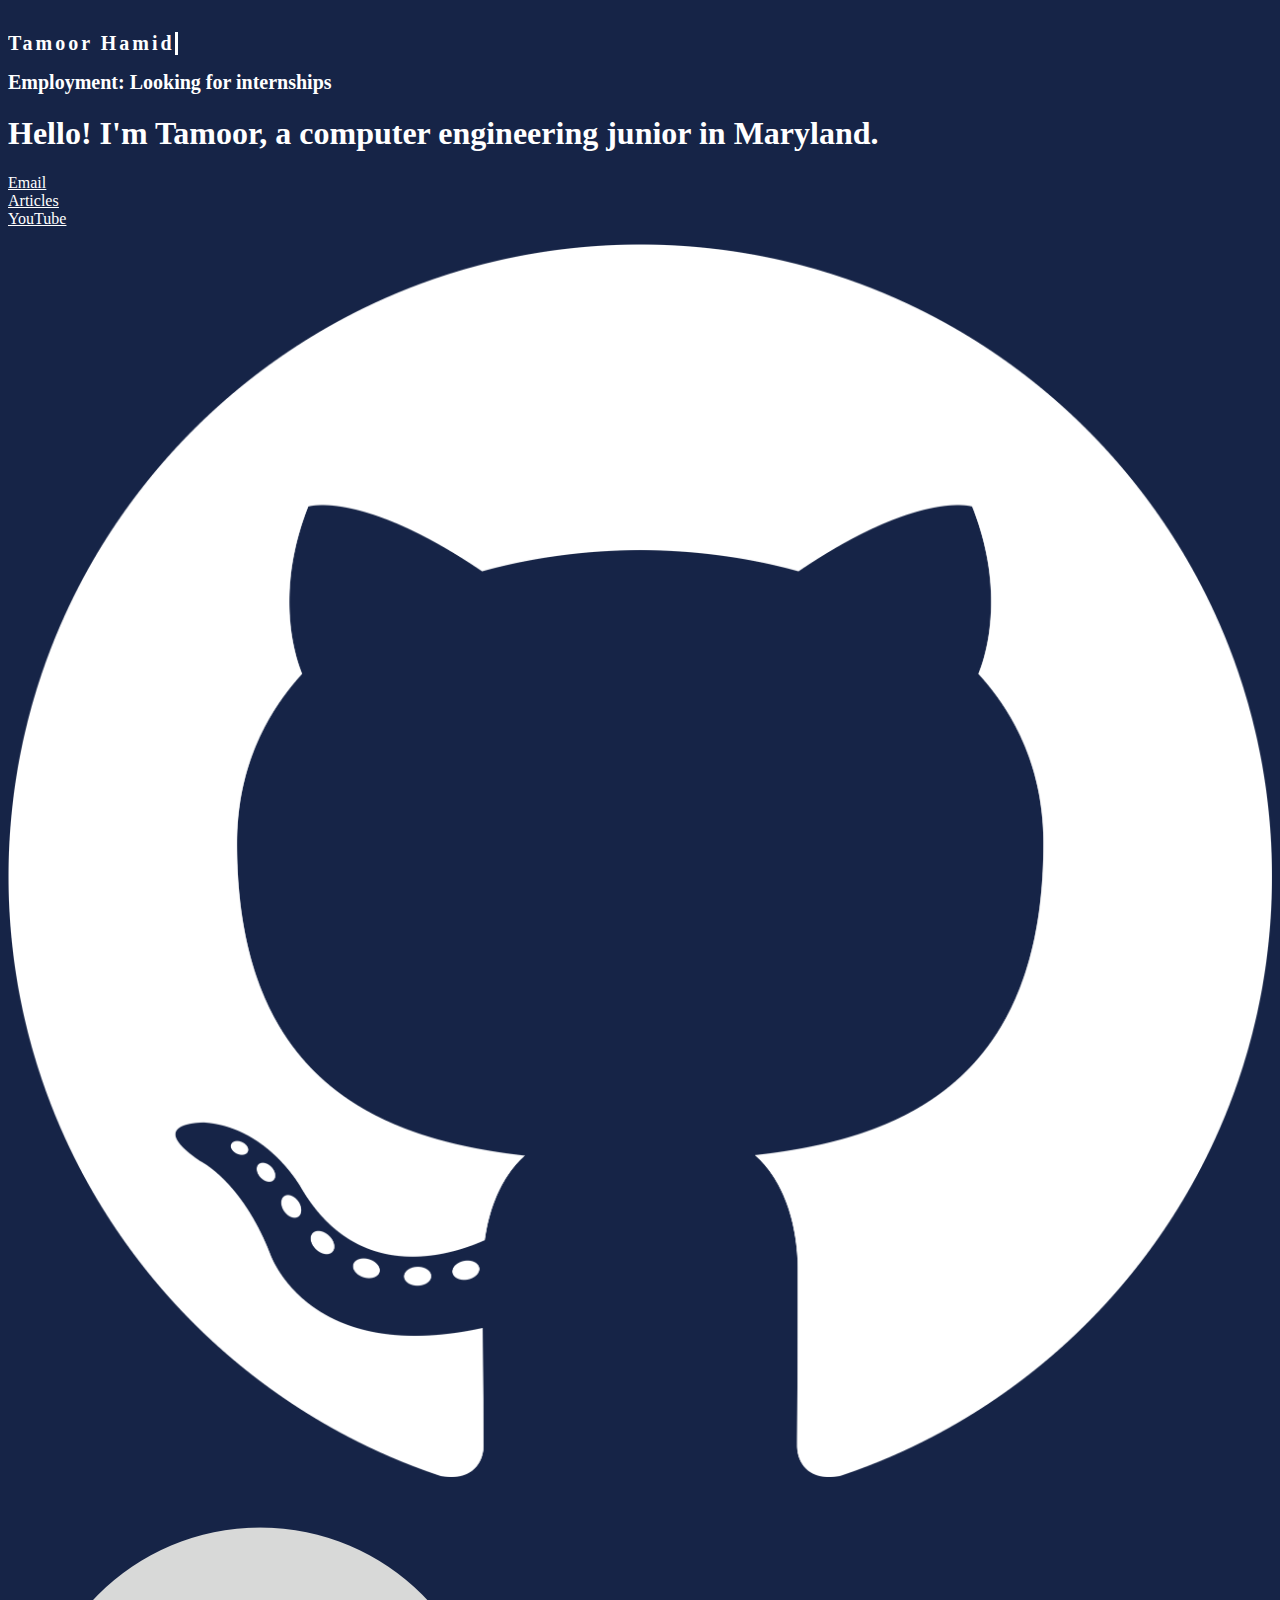
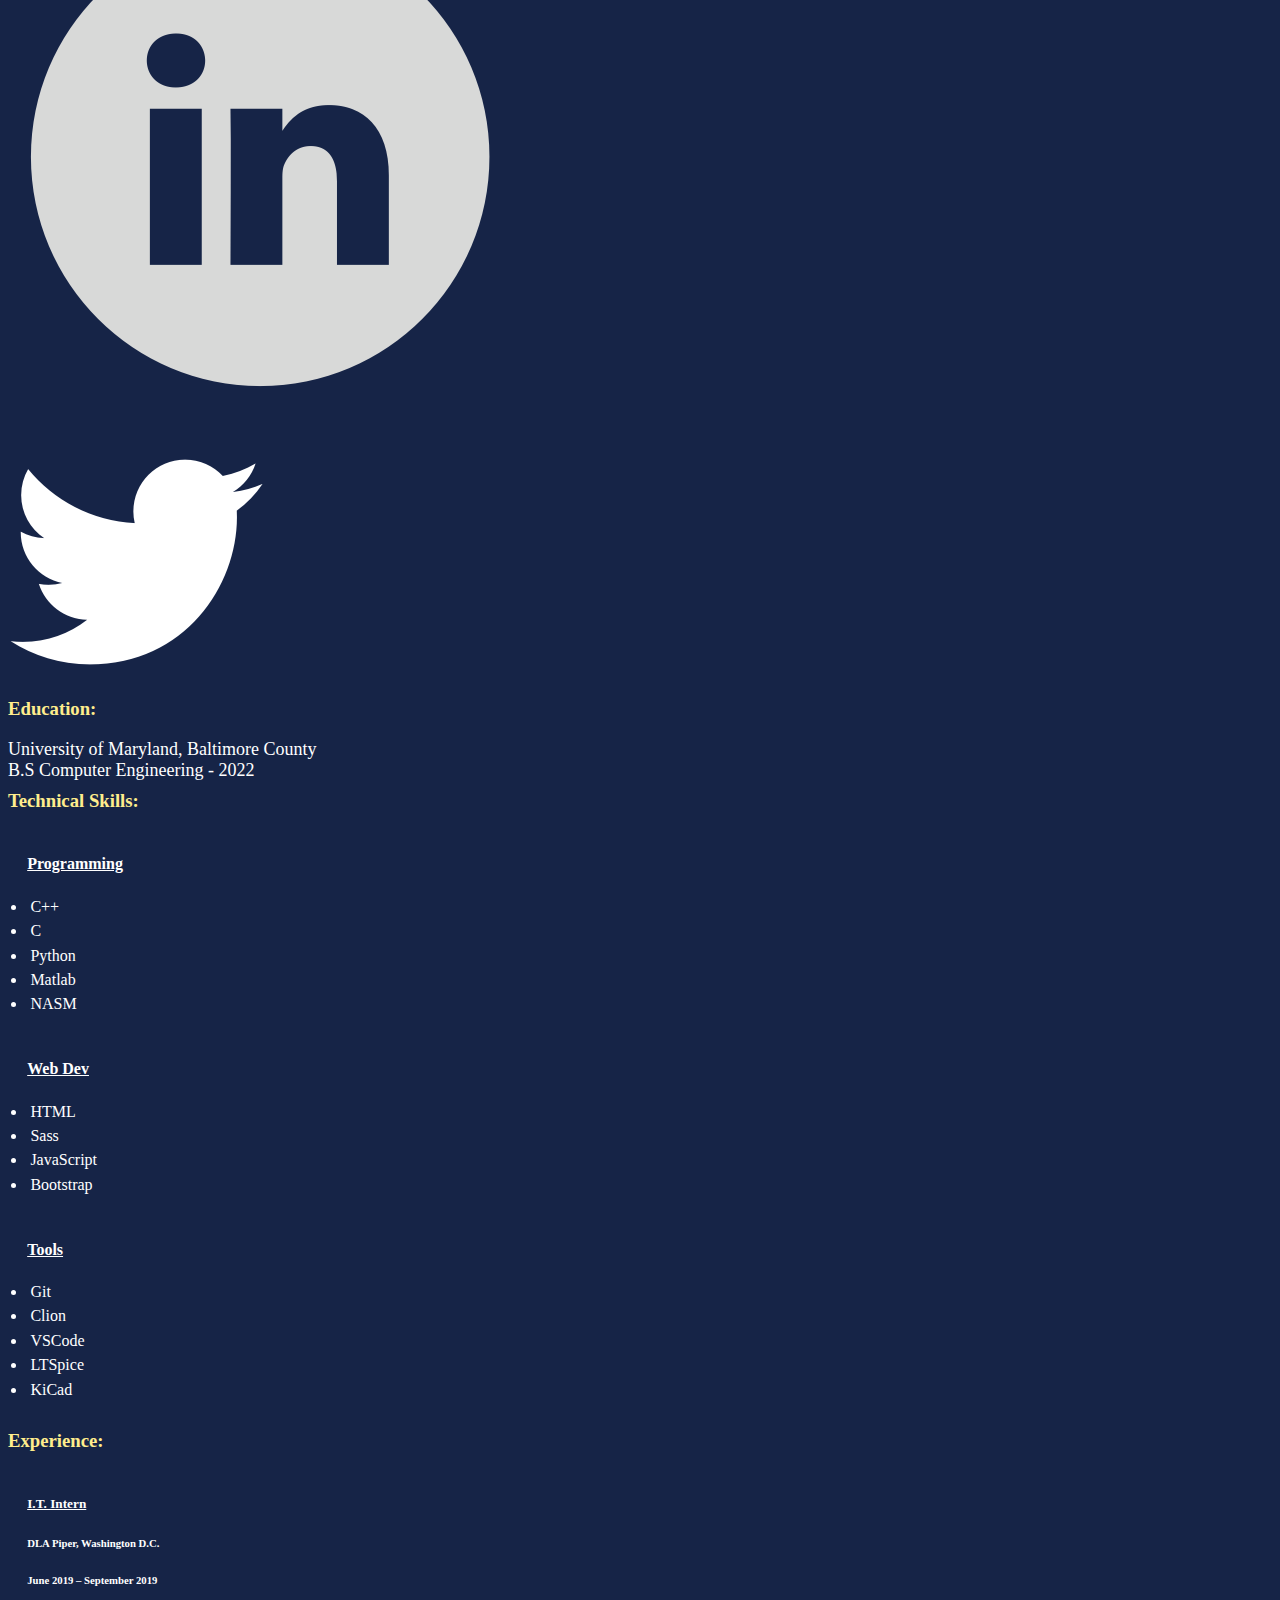
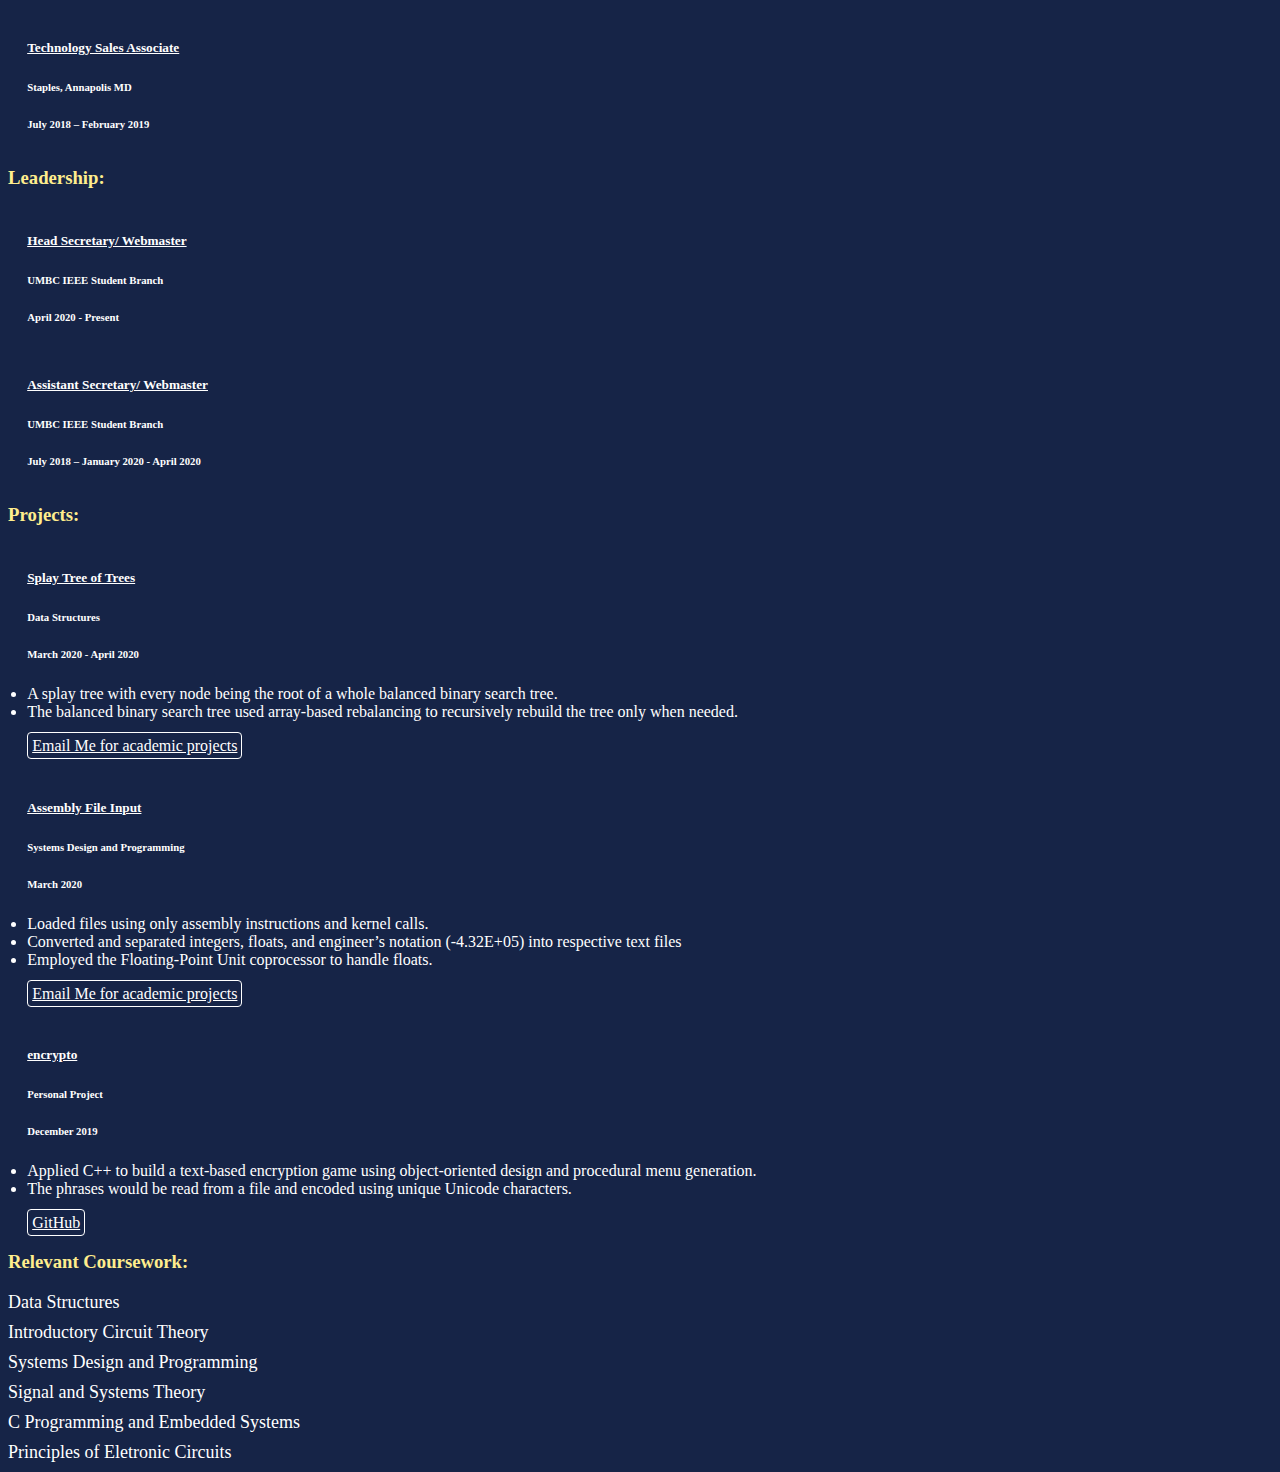
==== index.html @ 34800bdb "Underline" ====
<!doctype html>
<html lang="en">

<head>
    <!-- Required meta tags -->
    <meta charset="utf-8">
    <meta name="viewport" content="width=device-width, initial-scale=1, shrink-to-fit=no">

    <link rel="icon" href="data:image/svg+xml,<svg xmlns=%22http://www.w3.org/2000/svg%22 viewBox=%220 0 100 100%22><text y=%22.9em%22 font-size=%2290%22>🚀</text></svg>">

    <!-- Bootstrap CSS -->
    <link rel="stylesheet" href="https://stackpath.bootstrapcdn.com/bootstrap/4.5.0/css/bootstrap.min.css" integrity="sha384-9aIt2nRpC12Uk9gS9baDl411NQApFmC26EwAOH8WgZl5MYYxFfc+NcPb1dKGj7Sk" crossorigin="anonymous">
    <link rel="stylesheet" href="index.css">

    <title>Tamoor Hamid</title>
</head>

<body>
    <div class="container top-bar">
        <div class="row justify-content-between top-row">

            <div class="col-sm-6 col-md-6 col-lg-4">
                <div class="top-wrap">
                    <h1 class="My-Name top-text">Tamoor Hamid</h1>
                </div>
            </div>

            <div class="col-sm-6 col-md-6 col-lg-4">
                <div class="top-wrap">
                    <h1 class="top-text">Employment: <span class="badge badge-success">Looking for internships</span></h1>
                </div>
            </div>

        </div>
    </div>

    <div class="container">
        <h1>Hello! I'm Tamoor, a computer engineering junior in Maryland.</h1>
    </div>

    <div class="container textNav">
        <div class="row justify-content-center">

            <div class="col-lg-1 col-md-2 col-3 textLink">
                <div class="container-flex">
                    <a href="mailto:tamoorh1@umbc.edu" class="contact"><u>Email</u></a>
                </div>
            </div>

            <div class="col-lg-1 col-md-2 col-3 textLink">
                <div class="container-flex">
                    <a href="#" class="contact"><u>Articles</u></a>
                </div>
            </div>

            <div class="col-lg-1 col-md-2 col-3 textLink">
                <div class="container-flex">
                    <a href="#" class="contact"><u>YouTube</u></a>
                </div>
            </div>

        </div>
    </div>

    <div class="container">
        <div class="row justify-content-center">

            <div class="col-lg-1 col-md-2 col-3">
                <div class="container">
                    <a href="https://github.com/tamoor622498" target="_blank" class="contact img-responsive"><img src="github.png" alt="GitHub Logo"></a>
                </div>
            </div>

            <div class="col-lg-1 col-md-2 col-3">
                <div class="container">
                    <a href="https://www.linkedin.com/in/tamoor-hamid/" target="_blank" class="contact img-responsive"><img src="linkedin.webp" alt="linkedin Logo"></a>
                </div>
            </div>

            <div class="col-lg-1 col-md-2 col-3">
                <div class="container">
                    <a href="https://twitter.com/tamoorh1" target="_blank" class="contact img-responsive"><img src="twitter.png" alt="Twitter Logo"></a>
                </div>
            </div>

        </div>
    </div>

    <div class="container">
        <h3 class="secTitle">Education:</h3>
        <div class="col-sm-10 col-md-6 col-lg-6">
            <div class="education rounded">
                <p>University of Maryland, Baltimore County <br> B.S Computer Engineering - 2022</p>
            </div>
        </div>
    </div>

    <div class="container">
        <h3 class="secTitle">Technical Skills:</h3>
        <div class="row justify-content-between">

            <div class="col-lg-3 col-md-6">
                <div class="card">
                    <div class="card-body">
                        <h4><u>Programming</u></h4>
                        <ul class="list-group">
                            <li class="list-group-item">C++</li>
                            <li class="list-group-item">C</li>
                            <li class="list-group-item">Python</li>
                            <li class="list-group-item">Matlab</li>
                            <li class="list-group-item">NASM</li>
                        </ul>
                    </div>
                </div>
            </div>

            <div class="col-lg-3 col-md-6">
                <div class="card">
                    <div class="card-body">
                        <h4><u>Web Dev</u></h4>
                        <ul class="list-group">
                            <li class="list-group-item">HTML</li>
                            <li class="list-group-item">Sass</li>
                            <li class="list-group-item">JavaScript</li>
                            <li class="list-group-item">Bootstrap</li>
                        </ul>
                    </div>
                </div>
            </div>

            <div class="col-lg-3 col-md-6">
                <div class="card">
                    <div class="card-body">
                        <h4><u>Tools</u></h4>
                        <ul class="list-group">
                            <li class="list-group-item">Git</li>
                            <li class="list-group-item">Clion</li>
                            <li class="list-group-item">VSCode</li>
                            <li class="list-group-item">LTSpice</li>
                            <li class="list-group-item">KiCad</li>
                        </ul>
                    </div>
                </div>
            </div>

        </div>
    </div>

    <div class="container">
        <h3 class="secTitle">Experience:</h3>
        <div class="row justify-content-between">

            <div class="col-lg-4 col-md-6">
                <div class="card">
                    <div class="card-body">
                        <h5 class="card-title"><u>I.T. Intern</u></h5>
                        <h6 class="card-subtitle mb-2 text-muted">DLA Piper, Washington D.C.</h6>
                        <h6 class="card-subtitle mb-2 text-muted">June 2019 – September 2019</h6>
                    </div>
                </div>
            </div>

            <div class="col-lg-4 col-md-6">
                <div class="card">
                    <div class="card-body">
                        <h5 class="card-title"><u>Technology Sales Associate</u></h5>
                        <h6 class="card-subtitle mb-2 text-muted">Staples, Annapolis MD</h6>
                        <h6 class="card-subtitle mb-2 text-muted">July 2018 – February 2019</h6>
                    </div>
                </div>
            </div>

        </div>
    </div>

    <div class="container">
        <h3 class="secTitle">Leadership:</h3>
        <div class="row justify-content-between">

            <div class="col-lg-4 col-md-6">
                <div class="card">
                    <div class="card-body">
                        <h5 class="card-title"><u>Head Secretary/ Webmaster</u></h5>
                        <h6 class="card-subtitle mb-2 text-muted">UMBC IEEE Student Branch</h6>
                        <h6 class="card-subtitle mb-2 text-muted">April 2020 - Present</h6>
                    </div>
                </div>
            </div>

            <div class="col-lg-4 col-md-6">
                <div class="card">
                    <div class="card-body">
                        <h5 class="card-title"><u>Assistant Secretary/ Webmaster</u></h5>
                        <h6 class="card-subtitle mb-2 text-muted">UMBC IEEE Student Branch</h6>
                        <h6 class="card-subtitle mb-2 text-muted">July 2018 – January 2020 - April 2020</h6>
                    </div>
                </div>
            </div>

        </div>
    </div>

    <div class="container">
        <h3 class="secTitle">Projects:</h3>
        <div class="row justify-content-between">

            <div class="col-lg-4 col-md-6 project">
                <div class="card">
                    <div class="card-body">
                        <h5 class="card-title"><u>Splay Tree of Trees</u></h5>
                        <h6 class="card-subtitle mb-2 text-muted">Data Structures</h6>
                        <h6 class="card-subtitle mb-2 text-muted">March 2020 - April 2020</h6>
                        <p class="card-text">
                            <div class="container">
                                <ul>
                                    <li>A splay tree with every node being the root of a whole balanced binary search tree.</li>
                                    <li>The balanced binary search tree used array-based rebalancing to recursively rebuild the tree only when needed.</li>
                                </ul>
                            </div>
                        </p>
                        <a href="mailto:tamoorh1@umbc.edu" class="card-link text-muted emailMe">Email Me for academic projects</a>
                    </div>
                </div>
            </div>

            <div class="col-lg-4 col-md-6 project">
                <div class="card">
                    <div class="card-body">
                        <h5 class="card-title"><u>Assembly File Input</u></h5>
                        <h6 class="card-subtitle mb-2 text-muted">Systems Design and Programming</h6>
                        <h6 class="card-subtitle mb-2 text-muted">March 2020</h6>
                        <p class="card-text">
                            <div class="container">
                                <ul>
                                    <li>Loaded files using only assembly instructions and kernel calls.</li>
                                    <li>Converted and separated integers, floats, and engineer’s notation (-4.32E+05) into respective text files</li>
                                    <li>Employed the Floating-Point Unit coprocessor to handle floats.</li>
                                </ul>
                            </div>
                        </p>
                        <a href="mailto:tamoorh1@umbc.edu" class="card-link text-muted emailMe">Email Me for academic projects</a>
                    </div>
                </div>
            </div>

            <div class="col-lg-4 col-md-6 project">
                <div class="card">
                    <div class="card-body">
                        <h5 class="card-title"><u>encrypto</u></h5>
                        <h6 class="card-subtitle mb-2 text-muted">Personal Project</h6>
                        <h6 class="card-subtitle mb-2 text-muted">December 2019</h6>
                        <p class="card-text">
                            <div class="container">
                                <ul>
                                    <li>Applied C++ to build a text-based encryption game using object-oriented design and procedural menu generation.</li>
                                    <li>The phrases would be read from a file and encoded using unique Unicode characters.</li>
                                </ul>
                            </div>
                        </p>
                        <a href="https://github.com/tamoor622498/encrypto" target="_blank" class="card-link">GitHub</a>
                    </div>
                </div>
            </div>

        </div>
    </div>

    <div class="container">
        <h3 class="secTitle">Relevant Coursework:</h3>
        <div class="row justify-content-between">

            <div class="col-lg-4 col-md-4 col-sm-6">
                <div class="container">
                    <p>Data Structures</p>
                </div>
            </div>

            <div class="col-lg-4 col-md-4 col-sm-6">
                <div class="container">
                    <p>Introductory Circuit Theory</p>
                </div>
            </div>

            <div class="col-lg-4 col-md-4 col-sm-6">
                <div class="container">
                    <p>Systems Design and Programming</p>
                </div>
            </div>

            <div class="col-lg-4 col-md-4 col-sm-6">
                <div class="container">
                    <p>Signal and Systems Theory</p>
                </div>
            </div>

            <div class="col-lg-4 col-md-4 col-sm-6">
                <div class="container">
                    <p>C Programming and Embedded Systems</p>
                </div>
            </div>

            <div class="col-lg-4 col-md-4 col-sm-6">
                <div class="container">
                    <p>Principles of Eletronic Circuits</p>
                </div>
            </div>

        </div>
    </div>


    <!-- Optional JavaScript -->
    <!-- jQuery first, then Popper.js, then Bootstrap JS -->
    <script src="https://code.jquery.com/jquery-3.5.1.slim.min.js" integrity="sha384-DfXdz2htPH0lsSSs5nCTpuj/zy4C+OGpamoFVy38MVBnE+IbbVYUew+OrCXaRkfj" crossorigin="anonymous"></script>
    <script src="https://cdn.jsdelivr.net/npm/popper.js@1.16.0/dist/umd/popper.min.js" integrity="sha384-Q6E9RHvbIyZFJoft+2mJbHaEWldlvI9IOYy5n3zV9zzTtmI3UksdQRVvoxMfooAo" crossorigin="anonymous"></script>
    <script src="https://stackpath.bootstrapcdn.com/bootstrap/4.5.0/js/bootstrap.min.js" integrity="sha384-OgVRvuATP1z7JjHLkuOU7Xw704+h835Lr+6QL9UvYjZE3Ipu6Tp75j7Bh/kR0JKI" crossorigin="anonymous"></script>
</body>

</html>
---- index.css ----
body {
    background-color: #162447;
    color: white;
}

.container {
    border: none;
    background-color: transparent;
}

.top-text {
    font-size: 1.25em;
    padding: 0;
}

.top-row {
    margin-top: 2em;
}

.card,
.list-group-item {
    background-color: transparent;
    padding: .2em;
    border: none;
}

.card-body {
    margin: 0;
    padding: 0 1em;
}

.top-wrap {
    margin: 1em 0;
    background-color: transparent;
    border: none;
    width: max-content;
}

.contact {
    margin: 1em 0 0;
    padding: 0;
    color: white;
}

.textNav {
    width: 95vw;
}

@media screen and (max-width: 350px) {
    .textLink {
        font-size: .7em;
    }
}

@media screen and (max-width: 300px) {
    .emailMe {
        font-size: .9em;
    }
}

a,
a:hover {
    color: white;
}

img {
    max-width: 100%;
    margin: 1em 0 0;
}

.secTitle {
    margin-top: .5em;
    color: rgb(255, 237, 141);
}

.education {
    background-color: transparent;
}

p {
    margin: .5em 0;
    font-size: large;
}

.t {
    background-color: transparent;
}

ul {
    padding: 0;
}

.project {
    margin: 1em 0;
}

.card-link {
    padding: .25em;
    border: 1px solid white;
    border-radius: .25em;
}

.My-Name {
    overflow: hidden;
    /* Ensures the content is not revealed until the animation */
    border-right: 0.15em solid white;
    /* The typwriter cursor */
    white-space: nowrap;
    /* Keeps the content on a single line */
    margin: 0 auto;
    /* Gives that scrolling effect as the typing happens */
    letter-spacing: 0.15em;
    /* Adjust as needed */
    animation: typing 1.5s steps(40, end), blink-caret 0.75s step-end infinite;
}


/* The typing effect */

@keyframes typing {
    from {
        width: 0;
    }
    to {
        width: 100%;
    }
}


/* The typewriter cursor effect */

@keyframes blink-caret {
    from,
    to {
        border-color: transparent;
    }
    50% {
        border-color: white;
    }
}
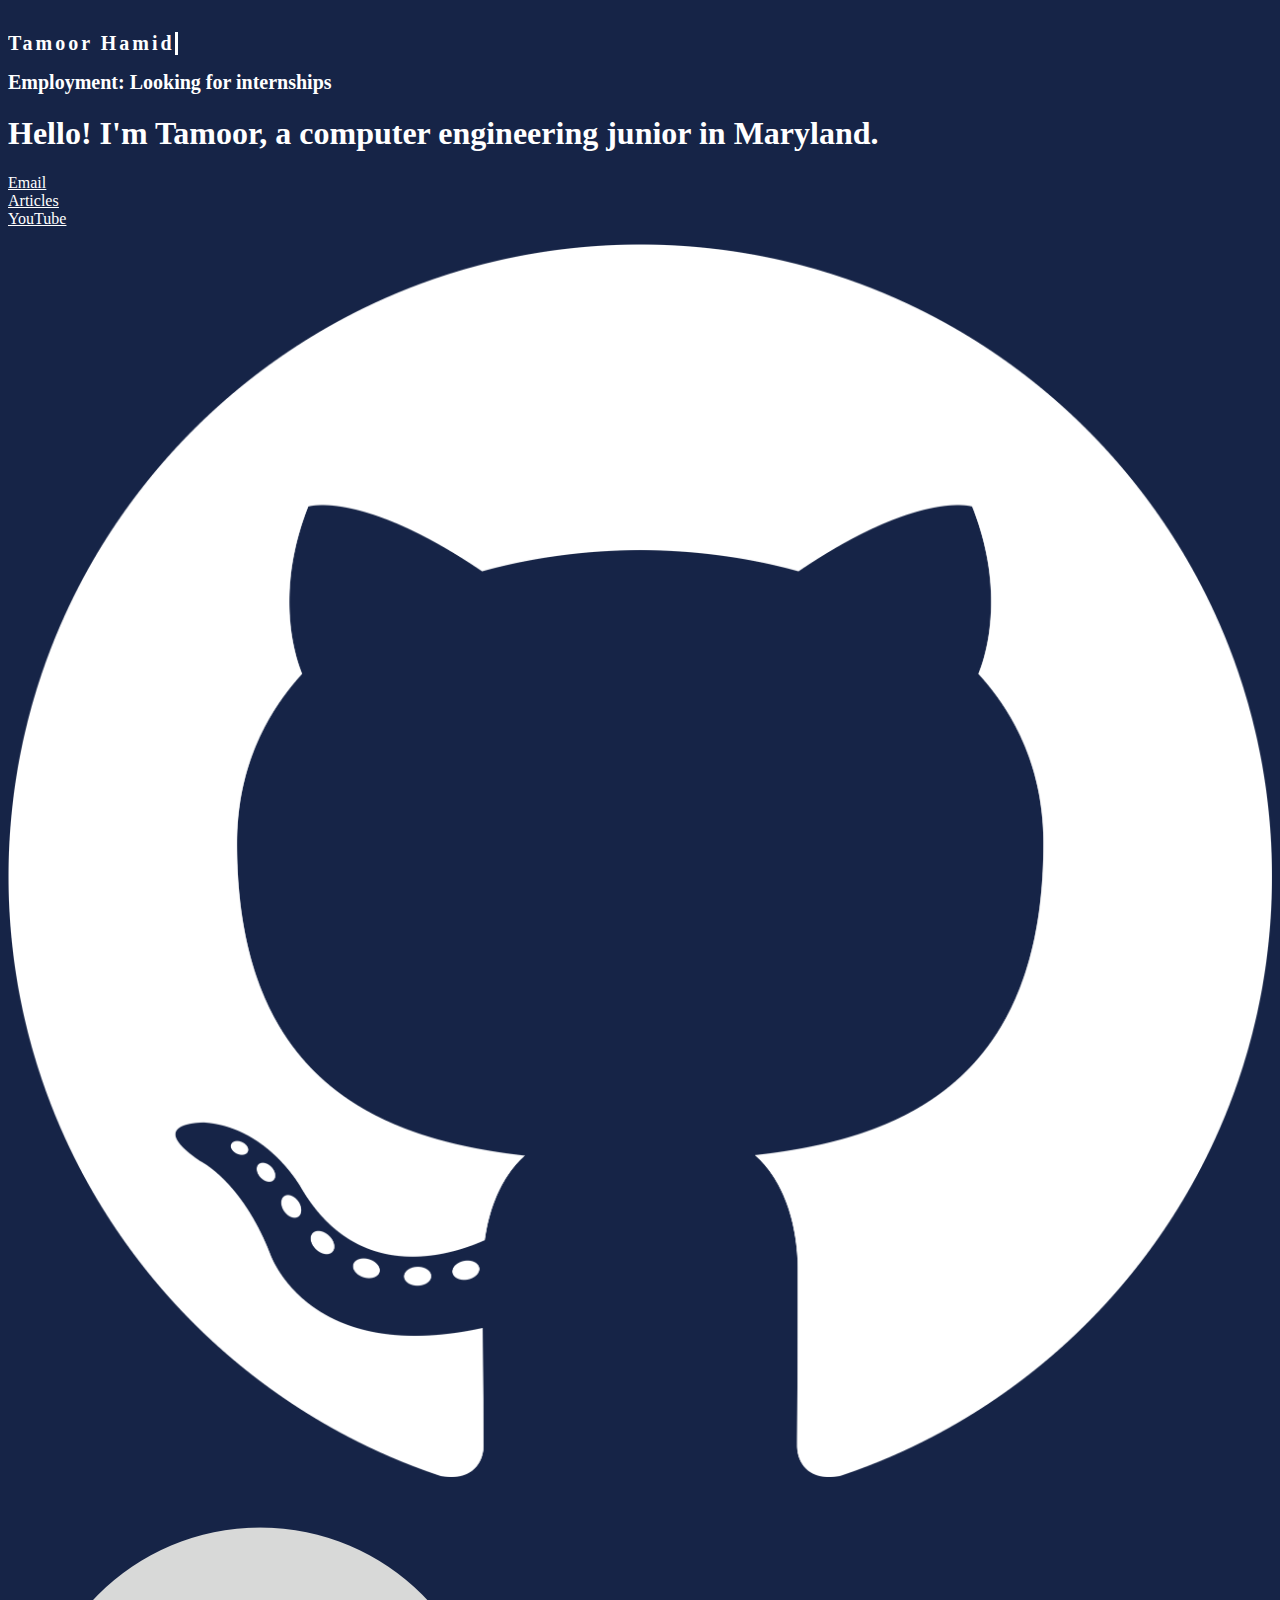
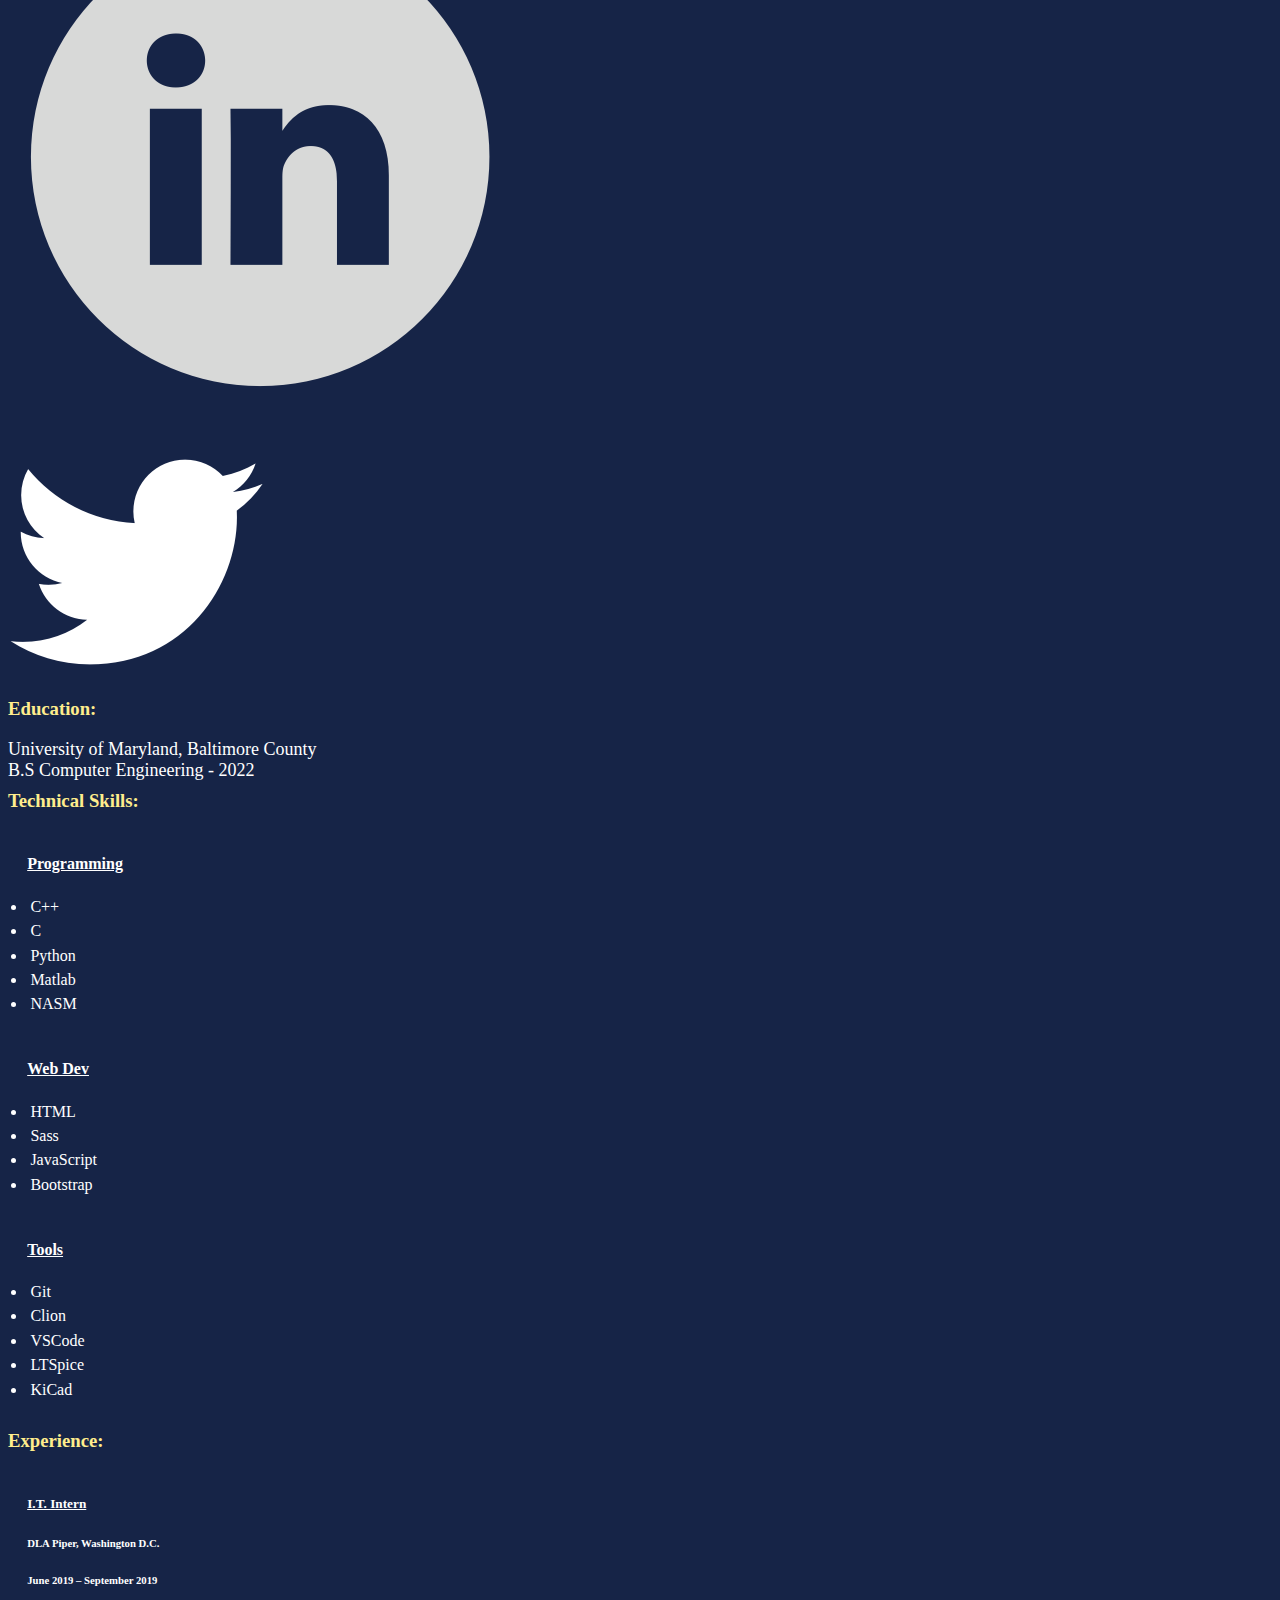
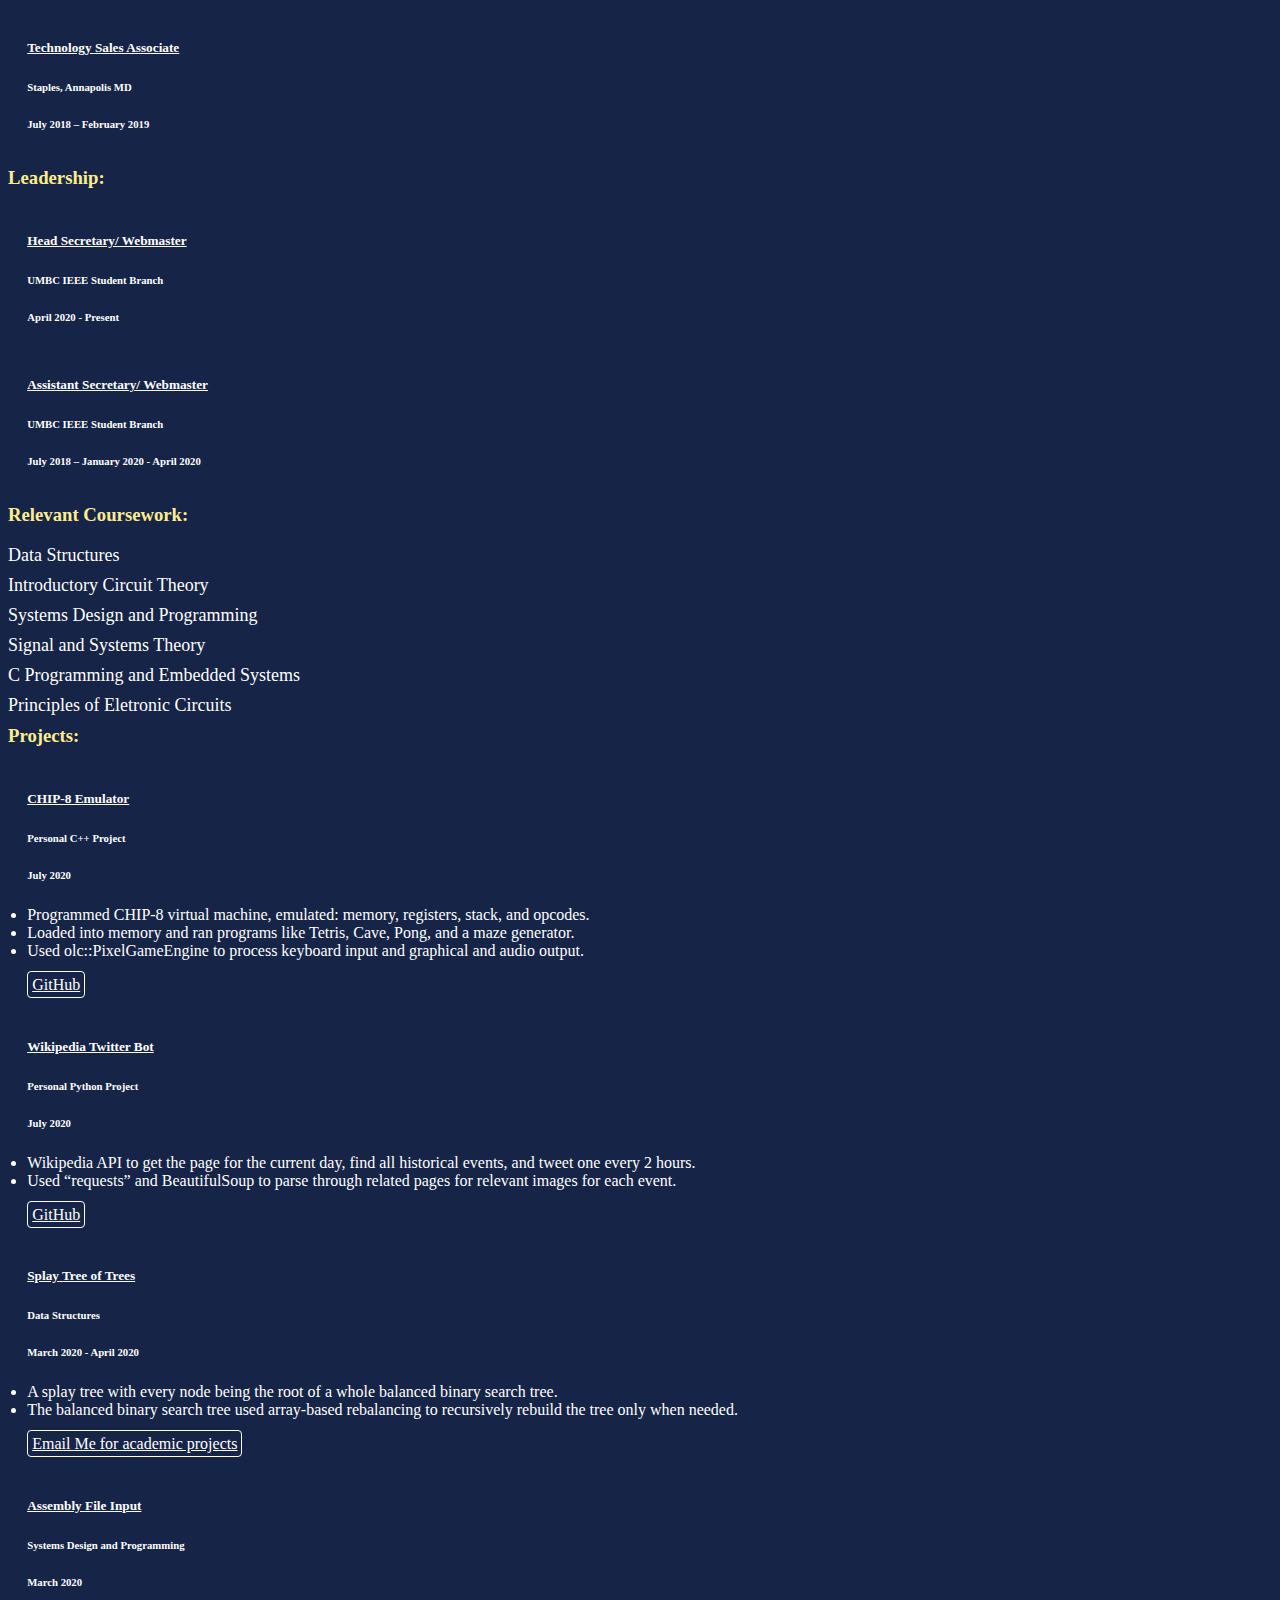
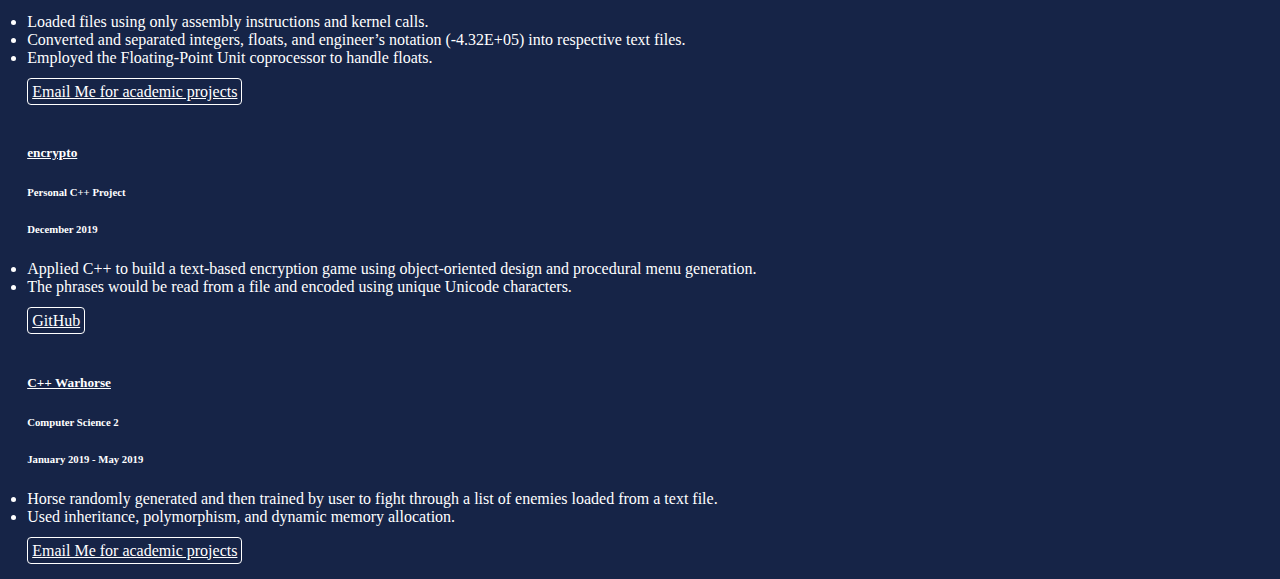
==== commit 5fd739d5: "Added more projects" ====
--- a/index.html
+++ b/index.html
@@ -43,19 +43,19 @@
 
             <div class="col-lg-1 col-md-2 col-3 textLink">
                 <div class="container-flex">
-                    <a href="mailto:tamoorh1@umbc.edu" class="contact"><u>Email</u></a>
+                    <a href="mailto:tamoorh1@umbc.edu" target="_top" class="contact"><u>Email</u></a>
                 </div>
             </div>
 
             <div class="col-lg-1 col-md-2 col-3 textLink">
                 <div class="container-flex">
-                    <a href="#" class="contact"><u>Articles</u></a>
+                    <a href="mailto:tamoorh1@umbc.edu" target="_top" class="contact"><u>Articles</u></a>
                 </div>
             </div>
 
             <div class="col-lg-1 col-md-2 col-3 textLink">
                 <div class="container-flex">
-                    <a href="#" class="contact"><u>YouTube</u></a>
+                    <a href="mailto:tamoorh1@umbc.edu" target="_top" class="contact"><u>YouTube</u></a>
                 </div>
             </div>
 
@@ -201,8 +201,90 @@
     </div>
 
     <div class="container">
+        <h3 class="secTitle">Relevant Coursework:</h3>
+        <div class="row justify-content-between">
+
+            <div class="col-lg-4 col-md-4 col-sm-6">
+                <div class="container">
+                    <p>Data Structures</p>
+                </div>
+            </div>
+
+            <div class="col-lg-4 col-md-4 col-sm-6">
+                <div class="container">
+                    <p>Introductory Circuit Theory</p>
+                </div>
+            </div>
+
+            <div class="col-lg-4 col-md-4 col-sm-6">
+                <div class="container">
+                    <p>Systems Design and Programming</p>
+                </div>
+            </div>
+
+            <div class="col-lg-4 col-md-4 col-sm-6">
+                <div class="container">
+                    <p>Signal and Systems Theory</p>
+                </div>
+            </div>
+
+            <div class="col-lg-4 col-md-4 col-sm-6">
+                <div class="container">
+                    <p>C Programming and Embedded Systems</p>
+                </div>
+            </div>
+
+            <div class="col-lg-4 col-md-4 col-sm-6">
+                <div class="container">
+                    <p>Principles of Eletronic Circuits</p>
+                </div>
+            </div>
+
+        </div>
+    </div>
+
+    <div class="container">
         <h3 class="secTitle">Projects:</h3>
         <div class="row justify-content-between">
+
+            <div class="col-lg-4 col-md-6 project">
+                <div class="card">
+                    <div class="card-body">
+                        <h5 class="card-title"><u>CHIP-8 Emulator</u></h5>
+                        <h6 class="card-subtitle mb-2 text-muted">Personal C++ Project</h6>
+                        <h6 class="card-subtitle mb-2 text-muted">July 2020</h6>
+                        <p class="card-text">
+                            <div class="container">
+                                <ul>
+                                    <li>Programmed CHIP-8 virtual machine, emulated: memory, registers, stack, and opcodes.</li>
+                                    <li>Loaded into memory and ran programs like Tetris, Cave, Pong, and a maze generator.</li>
+                                    <li>Used olc::PixelGameEngine to process keyboard input and graphical and audio output.</li>
+                                </ul>
+                            </div>
+                        </p>
+                        <a href="https://github.com/tamoor622498/Chip-8-Emulator" target="_blank" class="card-link">GitHub</a>
+                    </div>
+                </div>
+            </div>
+
+            <div class="col-lg-4 col-md-6 project">
+                <div class="card">
+                    <div class="card-body">
+                        <h5 class="card-title"><u>Wikipedia Twitter Bot</u></h5>
+                        <h6 class="card-subtitle mb-2 text-muted">Personal Python Project</h6>
+                        <h6 class="card-subtitle mb-2 text-muted">July 2020</h6>
+                        <p class="card-text">
+                            <div class="container">
+                                <ul>
+                                    <li>Wikipedia API to get the page for the current day, find all historical events, and tweet one every 2 hours.</li>
+                                    <li>Used “requests” and BeautifulSoup to parse through related pages for relevant images for each event.</li>
+                                </ul>
+                            </div>
+                        </p>
+                        <a href="https://github.com/tamoor622498/DailyHistoryBot" target="_blank" class="card-link">GitHub</a>
+                    </div>
+                </div>
+            </div>
 
             <div class="col-lg-4 col-md-6 project">
                 <div class="card">
@@ -218,7 +300,7 @@
                                 </ul>
                             </div>
                         </p>
-                        <a href="mailto:tamoorh1@umbc.edu" class="card-link text-muted emailMe">Email Me for academic projects</a>
+                        <a href="mailto:tamoorh1@umbc.edu" target="_top" class="card-link text-muted emailMe">Email Me for academic projects</a>
                     </div>
                 </div>
             </div>
@@ -233,12 +315,12 @@
                             <div class="container">
                                 <ul>
                                     <li>Loaded files using only assembly instructions and kernel calls.</li>
-                                    <li>Converted and separated integers, floats, and engineer’s notation (-4.32E+05) into respective text files</li>
+                                    <li>Converted and separated integers, floats, and engineer’s notation (-4.32E+05) into respective text files.</li>
                                     <li>Employed the Floating-Point Unit coprocessor to handle floats.</li>
                                 </ul>
                             </div>
                         </p>
-                        <a href="mailto:tamoorh1@umbc.edu" class="card-link text-muted emailMe">Email Me for academic projects</a>
+                        <a href="mailto:tamoorh1@umbc.edu" target="_top" class="card-link text-muted emailMe">Email Me for academic projects</a>
                     </div>
                 </div>
             </div>
@@ -247,7 +329,7 @@
                 <div class="card">
                     <div class="card-body">
                         <h5 class="card-title"><u>encrypto</u></h5>
-                        <h6 class="card-subtitle mb-2 text-muted">Personal Project</h6>
+                        <h6 class="card-subtitle mb-2 text-muted">Personal C++ Project</h6>
                         <h6 class="card-subtitle mb-2 text-muted">December 2019</h6>
                         <p class="card-text">
                             <div class="container">
@@ -262,52 +344,27 @@
                 </div>
             </div>
 
-        </div>
-    </div>
-
-    <div class="container">
-        <h3 class="secTitle">Relevant Coursework:</h3>
-        <div class="row justify-content-between">
-
-            <div class="col-lg-4 col-md-4 col-sm-6">
-                <div class="container">
-                    <p>Data Structures</p>
-                </div>
-            </div>
-
-            <div class="col-lg-4 col-md-4 col-sm-6">
-                <div class="container">
-                    <p>Introductory Circuit Theory</p>
-                </div>
-            </div>
-
-            <div class="col-lg-4 col-md-4 col-sm-6">
-                <div class="container">
-                    <p>Systems Design and Programming</p>
-                </div>
-            </div>
-
-            <div class="col-lg-4 col-md-4 col-sm-6">
-                <div class="container">
-                    <p>Signal and Systems Theory</p>
-                </div>
-            </div>
-
-            <div class="col-lg-4 col-md-4 col-sm-6">
-                <div class="container">
-                    <p>C Programming and Embedded Systems</p>
-                </div>
-            </div>
-
-            <div class="col-lg-4 col-md-4 col-sm-6">
-                <div class="container">
-                    <p>Principles of Eletronic Circuits</p>
-                </div>
-            </div>
-
-        </div>
-    </div>
-
+            <div class="col-lg-4 col-md-6 project">
+                <div class="card">
+                    <div class="card-body">
+                        <h5 class="card-title"><u>C++ Warhorse</u></h5>
+                        <h6 class="card-subtitle mb-2 text-muted">Computer Science 2</h6>
+                        <h6 class="card-subtitle mb-2 text-muted">January 2019 - May 2019</h6>
+                        <p class="card-text">
+                            <div class="container">
+                                <ul>
+                                    <li>Horse randomly generated and then trained by user to fight through a list of enemies loaded from a text file.</li>
+                                    <li>Used inheritance, polymorphism, and dynamic memory allocation.</li>
+                                </ul>
+                            </div>
+                        </p>
+                        <a href="mailto:tamoorh1@umbc.edu" target="_top" class="card-link text-muted emailMe">Email Me for academic projects</a>
+                    </div>
+                </div>
+            </div>
+
+        </div>
+    </div>
 
     <!-- Optional JavaScript -->
     <!-- jQuery first, then Popper.js, then Bootstrap JS -->
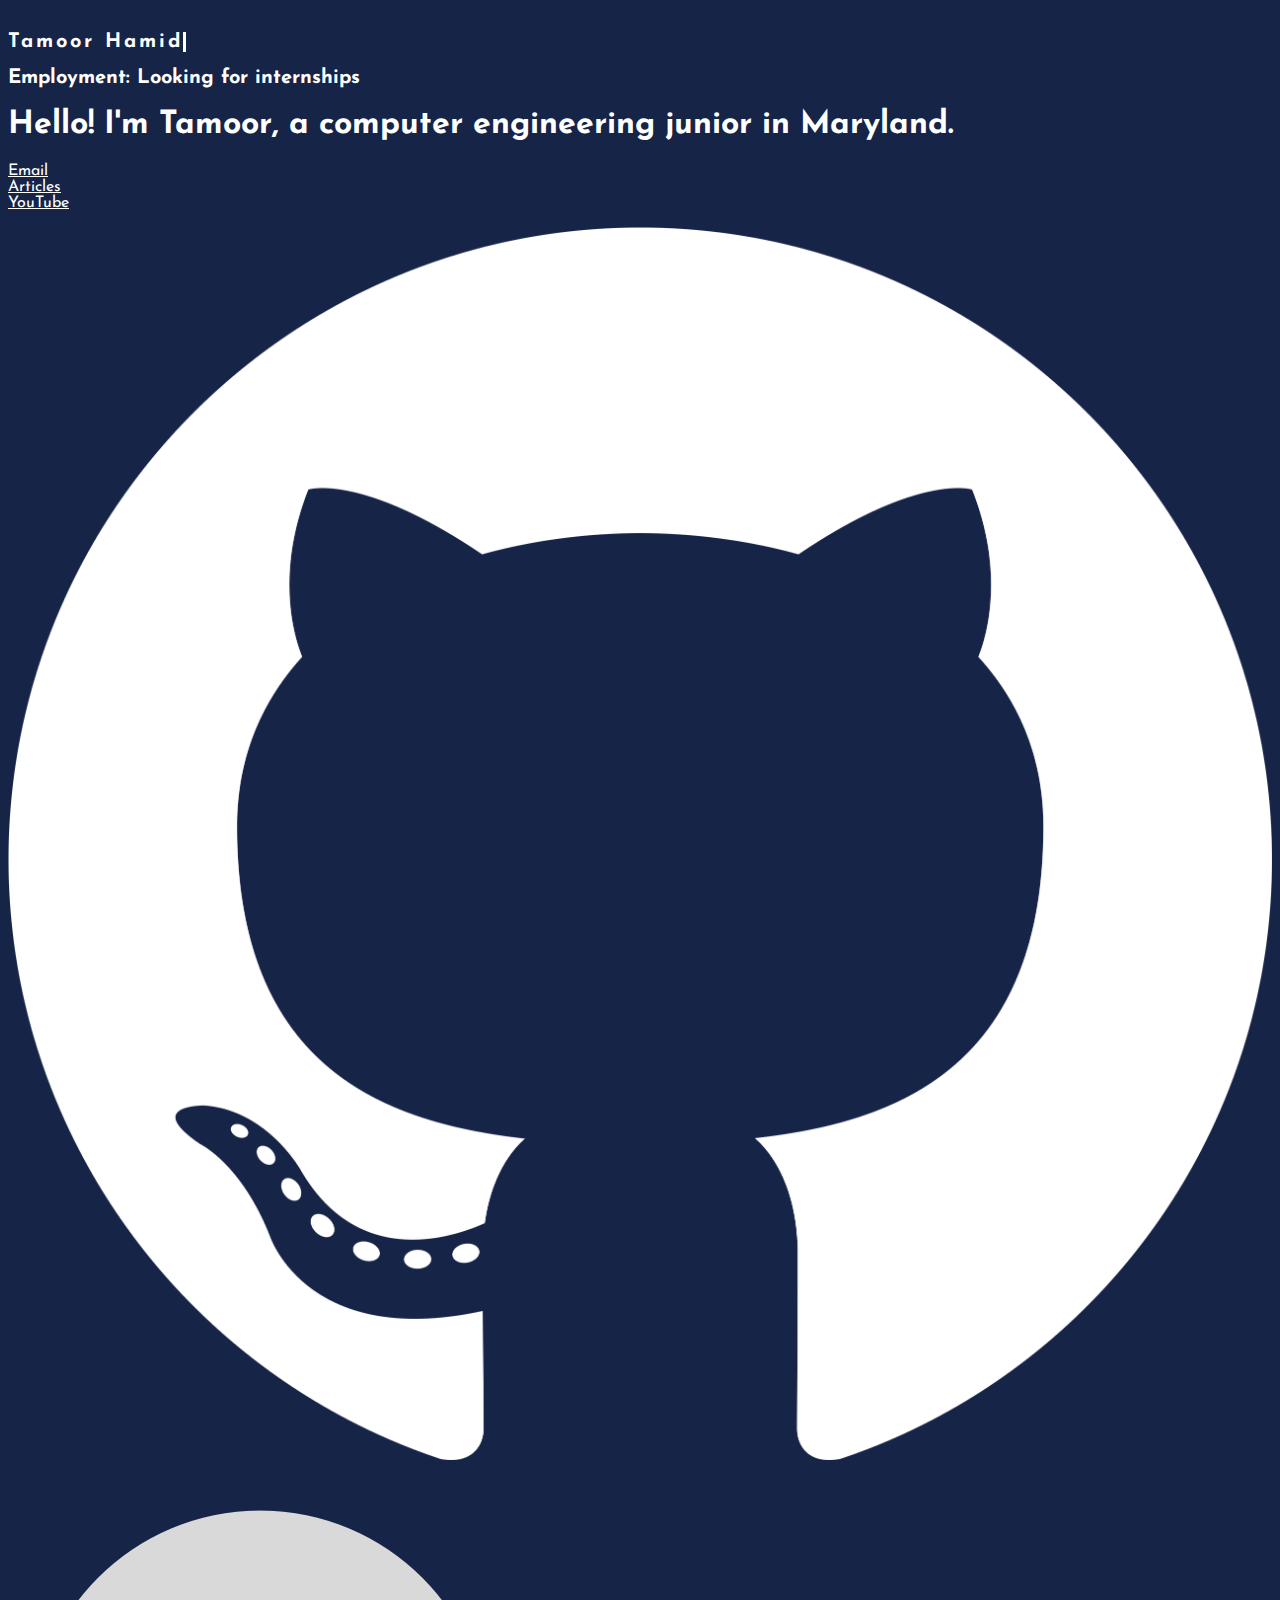
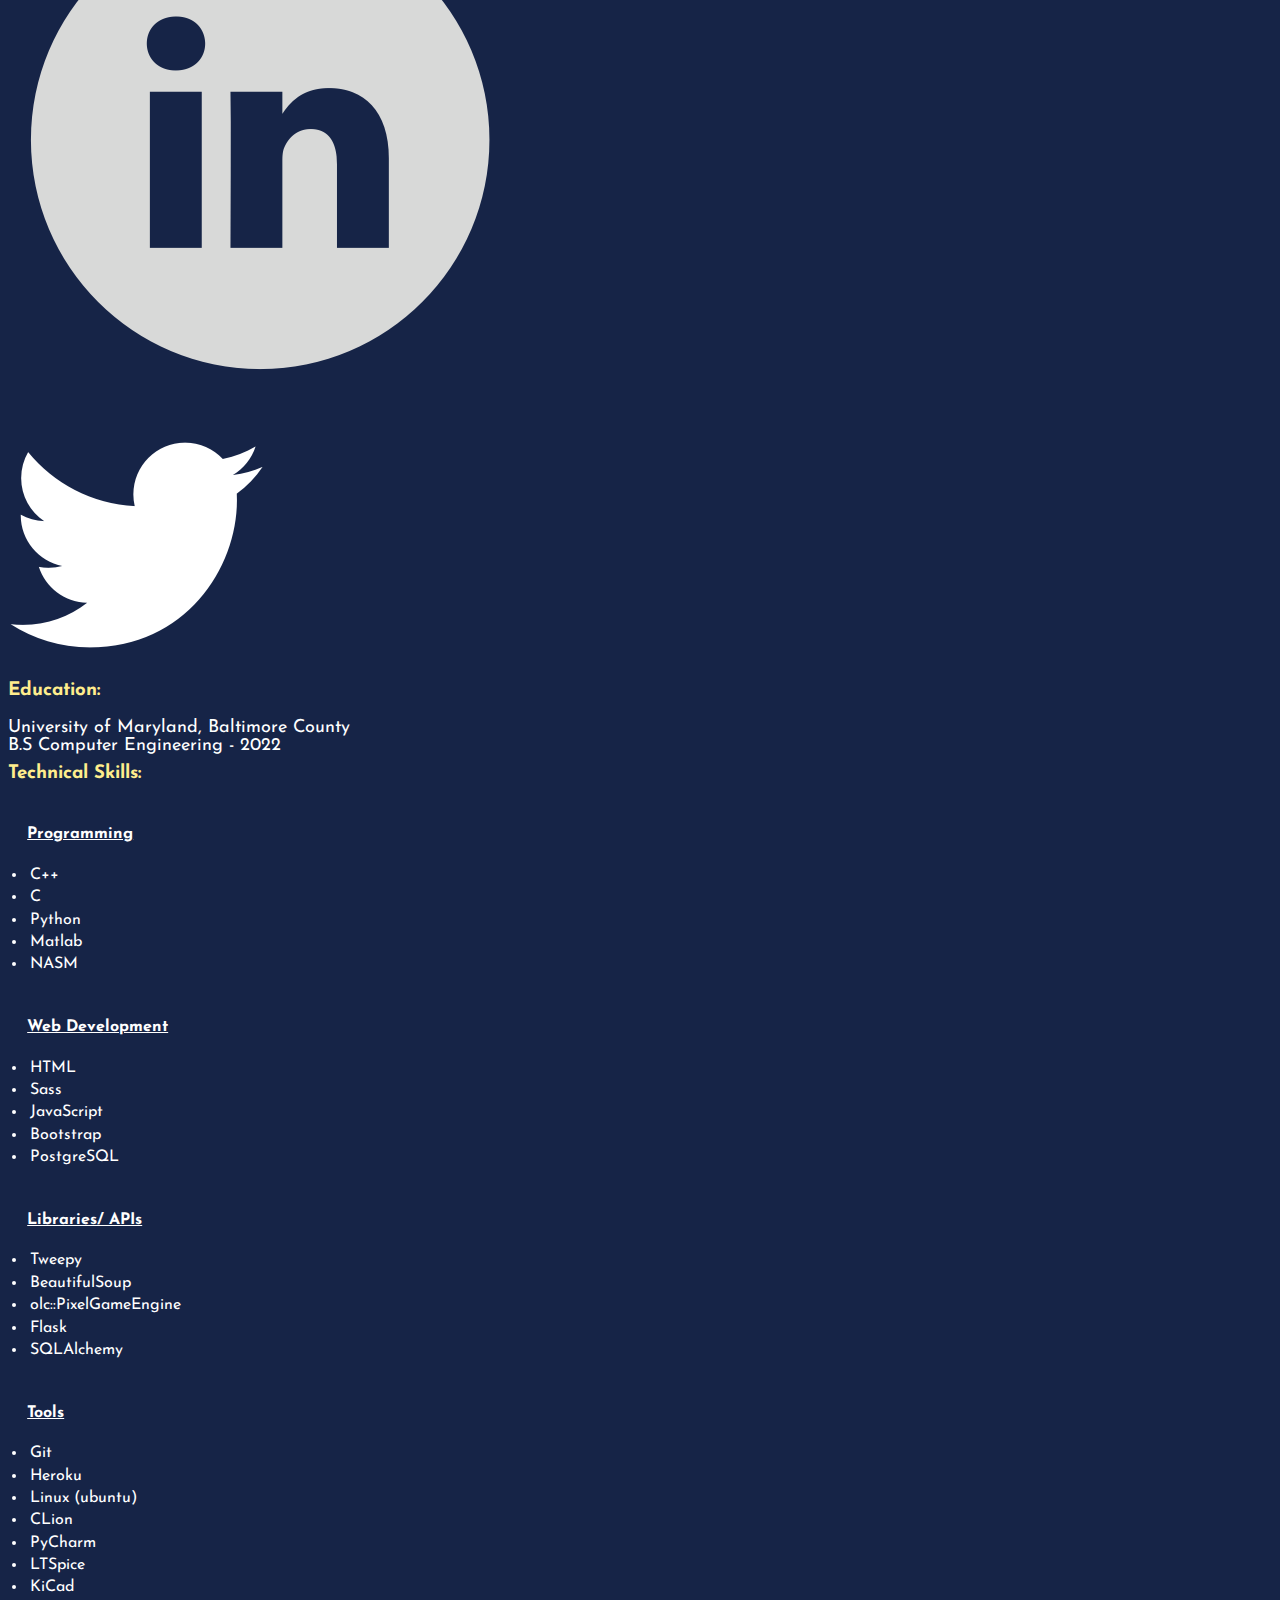
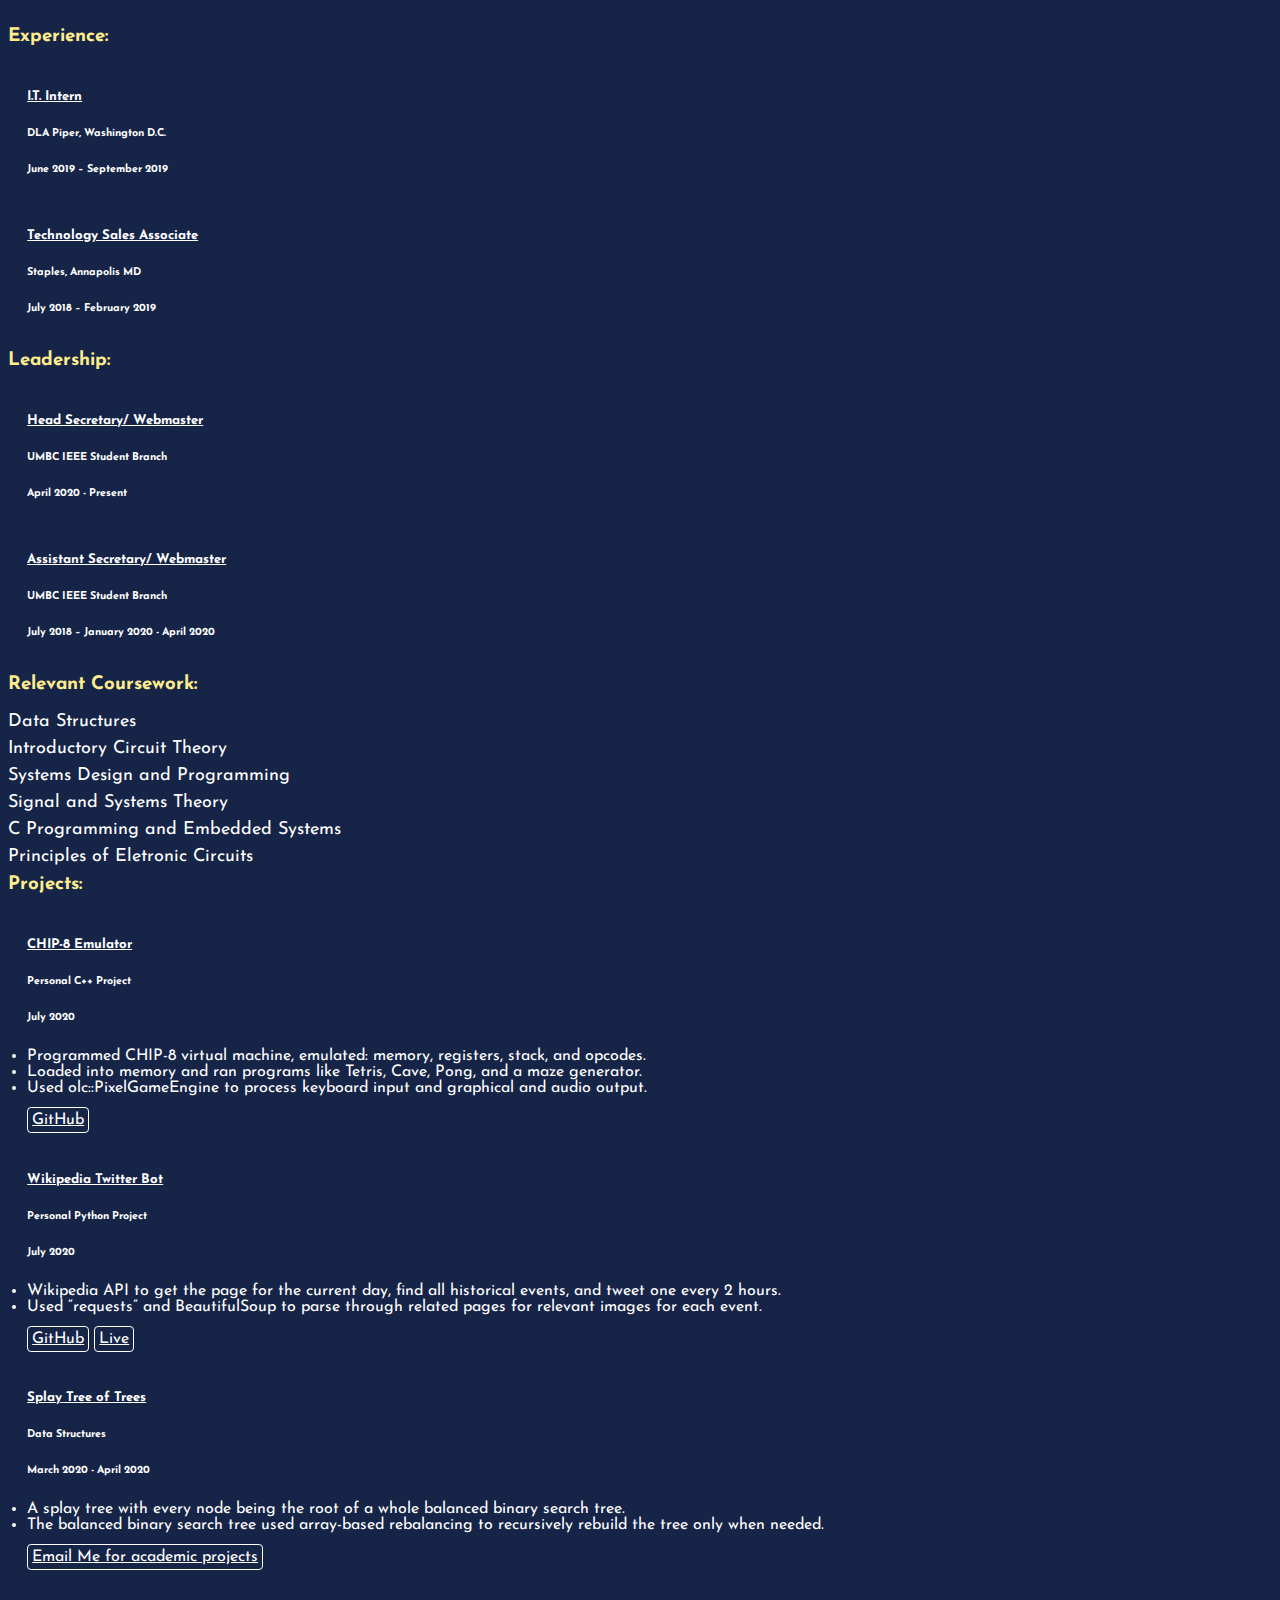
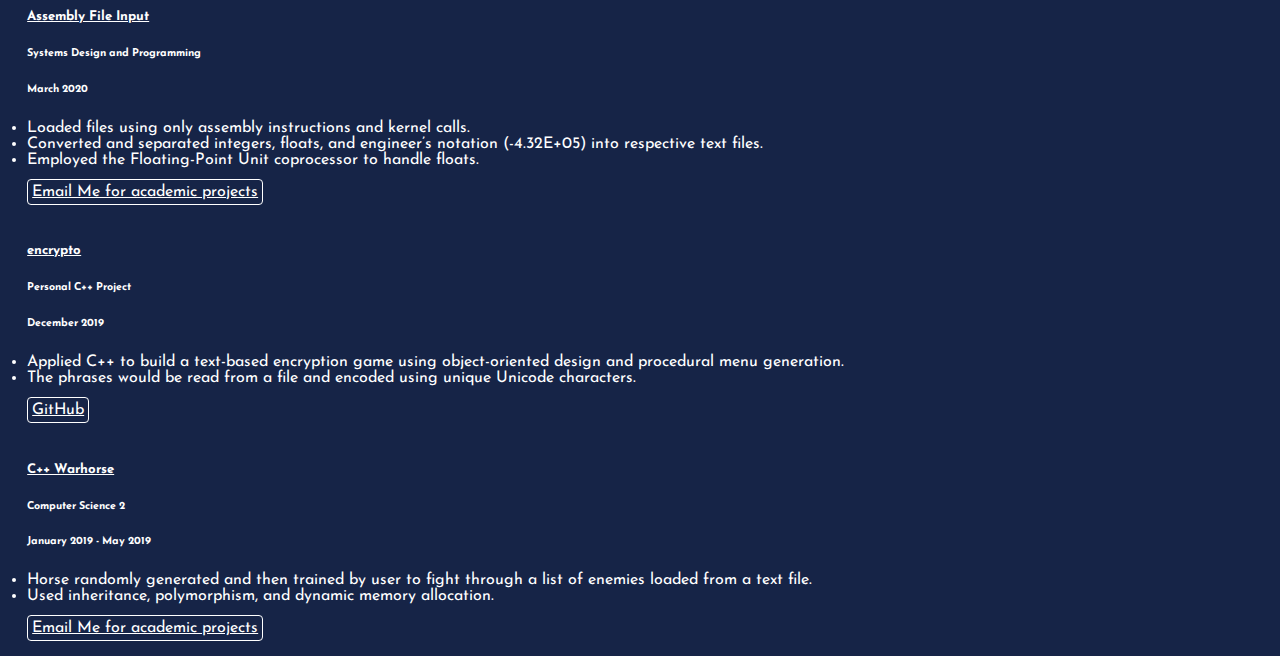
==== commit ff446de5: "More skills and button changes" ====
--- a/index.html
+++ b/index.html
@@ -7,6 +7,8 @@
     <meta name="viewport" content="width=device-width, initial-scale=1, shrink-to-fit=no">
 
     <link rel="icon" href="data:image/svg+xml,<svg xmlns=%22http://www.w3.org/2000/svg%22 viewBox=%220 0 100 100%22><text y=%22.9em%22 font-size=%2290%22>🚀</text></svg>">
+
+    <link href="https://fonts.googleapis.com/css2?family=Josefin+Sans&display=swap" rel="stylesheet">
 
     <!-- Bootstrap CSS -->
     <link rel="stylesheet" href="https://stackpath.bootstrapcdn.com/bootstrap/4.5.0/css/bootstrap.min.css" integrity="sha384-9aIt2nRpC12Uk9gS9baDl411NQApFmC26EwAOH8WgZl5MYYxFfc+NcPb1dKGj7Sk" crossorigin="anonymous">
@@ -117,12 +119,28 @@
             <div class="col-lg-3 col-md-6">
                 <div class="card">
                     <div class="card-body">
-                        <h4><u>Web Dev</u></h4>
+                        <h4><u>Web Development</u></h4>
                         <ul class="list-group">
                             <li class="list-group-item">HTML</li>
                             <li class="list-group-item">Sass</li>
                             <li class="list-group-item">JavaScript</li>
                             <li class="list-group-item">Bootstrap</li>
+                            <li class="list-group-item">PostgreSQL</li>
+                        </ul>
+                    </div>
+                </div>
+            </div>
+
+            <div class="col-lg-3 col-md-6">
+                <div class="card">
+                    <div class="card-body">
+                        <h4><u>Libraries/ APIs</u></h4>
+                        <ul class="list-group">
+                            <li class="list-group-item">Tweepy</li>
+                            <li class="list-group-item">BeautifulSoup</li>
+                            <li class="list-group-item">olc::PixelGameEngine</li>
+                            <li class="list-group-item">Flask</li>
+                            <li class="list-group-item">SQLAlchemy</li>
                         </ul>
                     </div>
                 </div>
@@ -134,8 +152,10 @@
                         <h4><u>Tools</u></h4>
                         <ul class="list-group">
                             <li class="list-group-item">Git</li>
-                            <li class="list-group-item">Clion</li>
-                            <li class="list-group-item">VSCode</li>
+                            <li class="list-group-item">Heroku</li>
+                            <li class="list-group-item">Linux (ubuntu)</li>
+                            <li class="list-group-item">CLion</li>
+                            <li class="list-group-item">PyCharm</li>
                             <li class="list-group-item">LTSpice</li>
                             <li class="list-group-item">KiCad</li>
                         </ul>
@@ -282,6 +302,7 @@
                             </div>
                         </p>
                         <a href="https://github.com/tamoor622498/DailyHistoryBot" target="_blank" class="card-link">GitHub</a>
+                        <a href="https://twitter.com/WikiTodayBot" target="_blank" class="card-link">Live</a>
                     </div>
                 </div>
             </div>
@@ -300,7 +321,7 @@
                                 </ul>
                             </div>
                         </p>
-                        <a href="mailto:tamoorh1@umbc.edu" target="_top" class="card-link text-muted emailMe">Email Me for academic projects</a>
+                        <a href="mailto:tamoorh1@umbc.edu" target="_top" class="card-link emailMe">Email Me for academic projects</a>
                     </div>
                 </div>
             </div>
@@ -320,7 +341,7 @@
                                 </ul>
                             </div>
                         </p>
-                        <a href="mailto:tamoorh1@umbc.edu" target="_top" class="card-link text-muted emailMe">Email Me for academic projects</a>
+                        <a href="mailto:tamoorh1@umbc.edu" target="_top" class="card-link emailMe">Email Me for academic projects</a>
                     </div>
                 </div>
             </div>
@@ -358,7 +379,7 @@
                                 </ul>
                             </div>
                         </p>
-                        <a href="mailto:tamoorh1@umbc.edu" target="_top" class="card-link text-muted emailMe">Email Me for academic projects</a>
+                        <a href="mailto:tamoorh1@umbc.edu" target="_top" class="card-link emailMe">Email Me for academic projects</a>
                     </div>
                 </div>
             </div>
--- a/index.css
+++ b/index.css
@@ -1,6 +1,7 @@
 body {
     background-color: #162447;
     color: white;
+    font-family: 'Josefin Sans', sans-serif;
 }
 
 .container {
@@ -100,6 +101,14 @@
     border-radius: .25em;
 }
 
+.card-link:hover {
+    padding: .25em;
+    border: 1px solid rgb(255, 237, 141);
+    background-color: rgb(255, 237, 141);
+    border-radius: .25em;
+    color: black;
+}
+
 .My-Name {
     overflow: hidden;
     /* Ensures the content is not revealed until the animation */
@@ -111,7 +120,7 @@
     /* Gives that scrolling effect as the typing happens */
     letter-spacing: 0.15em;
     /* Adjust as needed */
-    animation: typing 1.5s steps(40, end), blink-caret 0.75s step-end infinite;
+    animation: typing 2s steps(40, end), blink-caret 0.75s step-end infinite;
 }
 
 
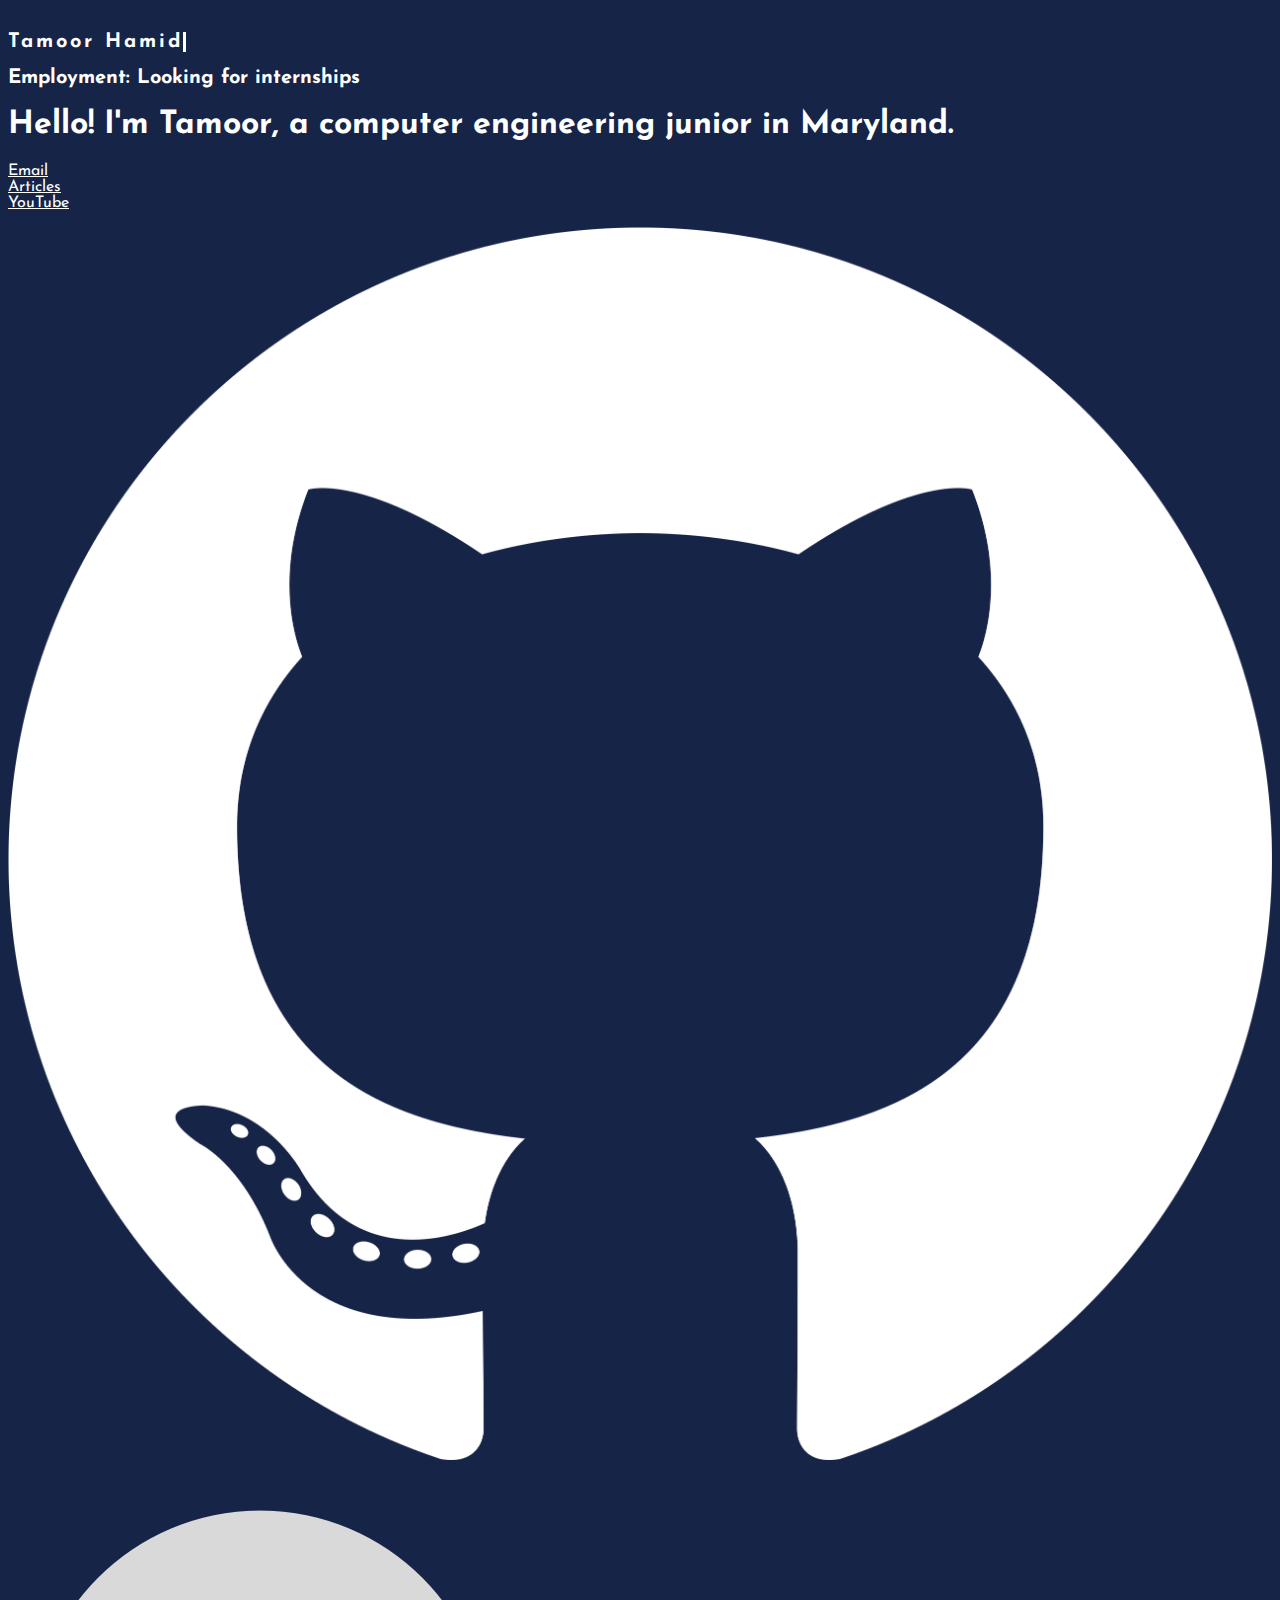
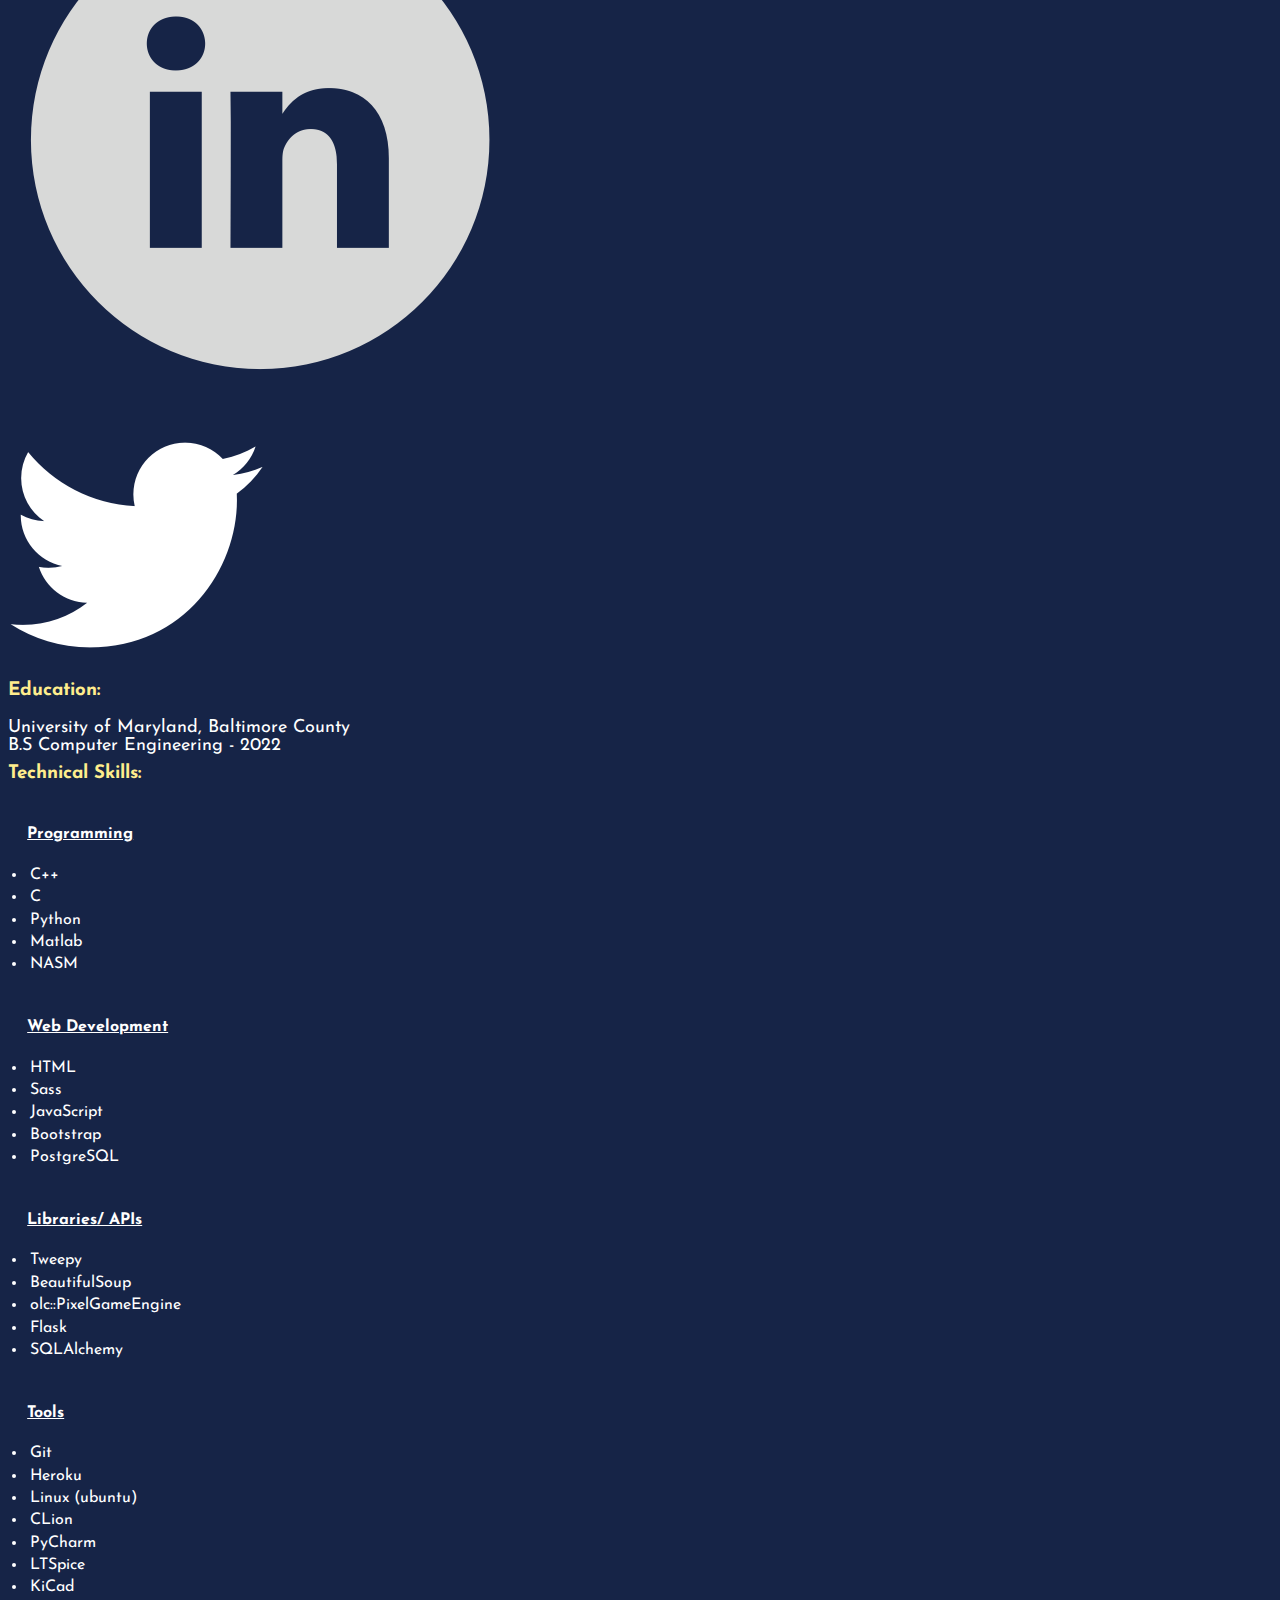
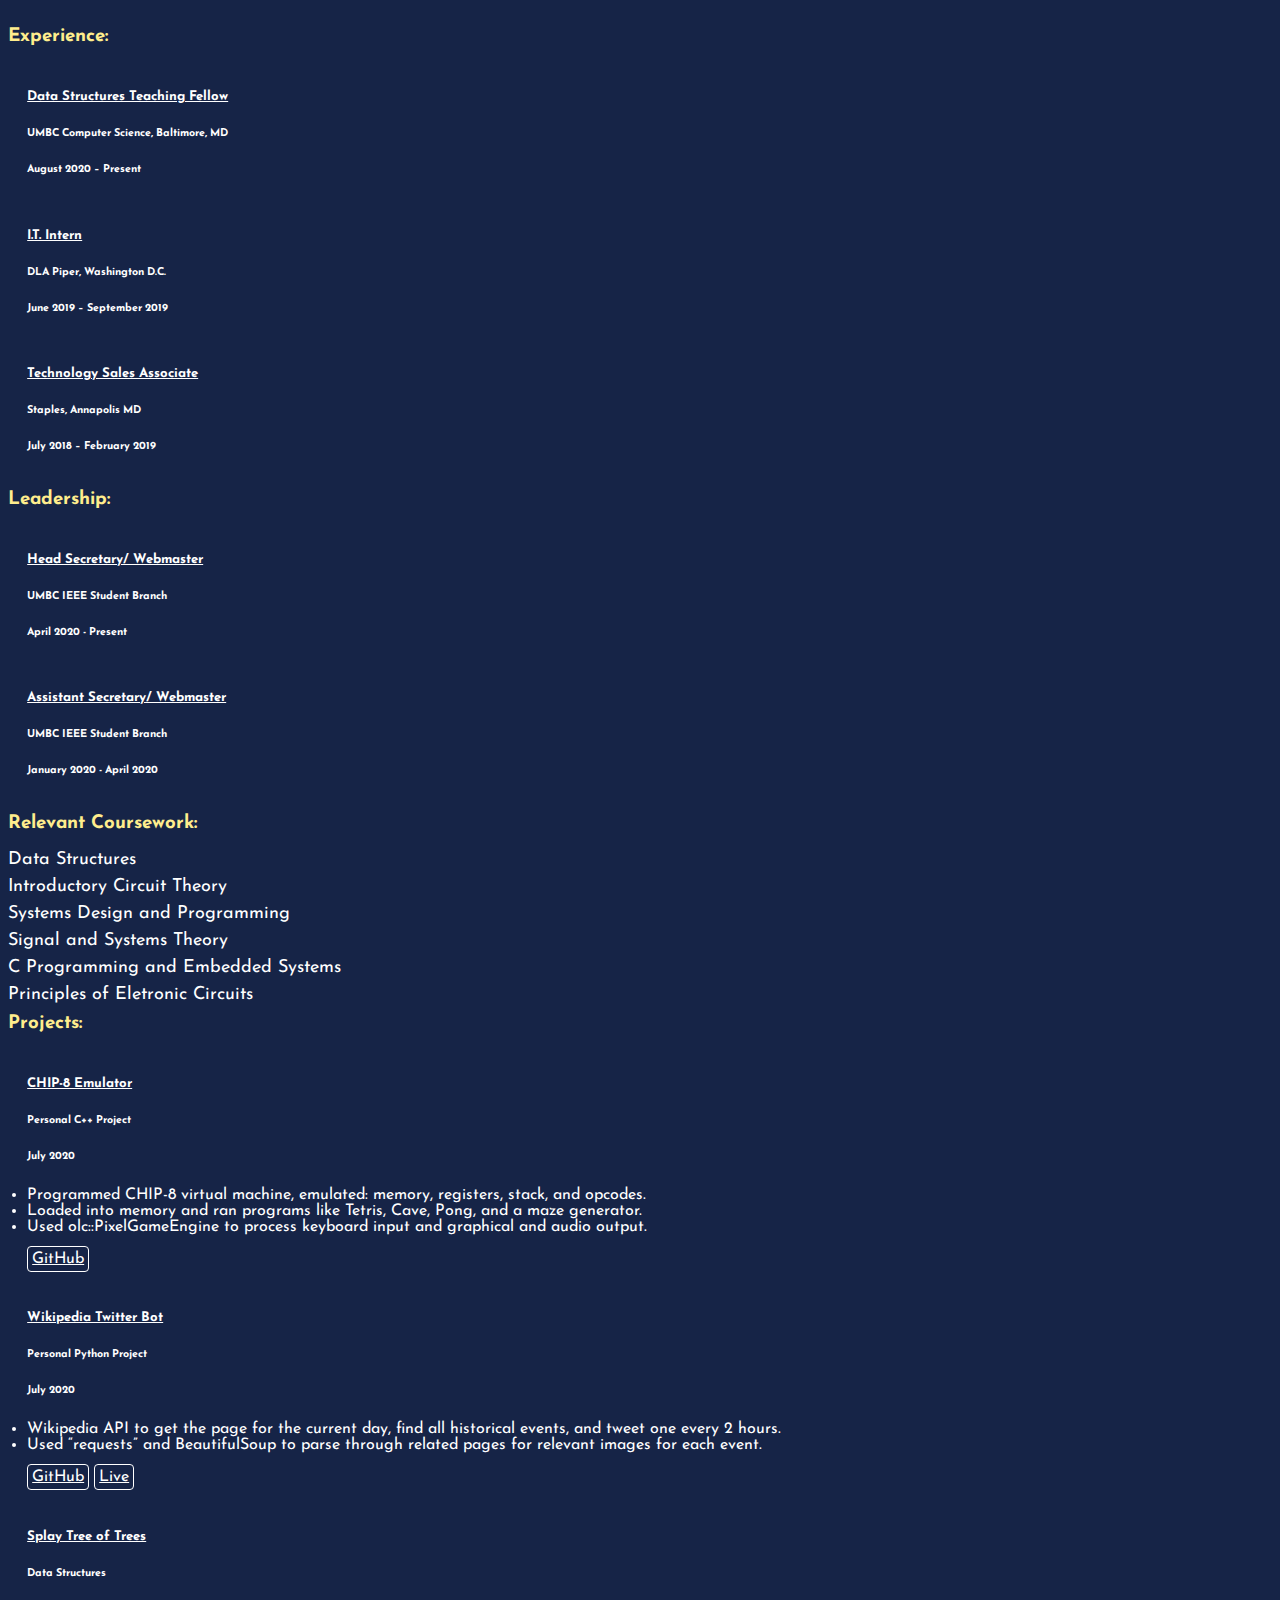
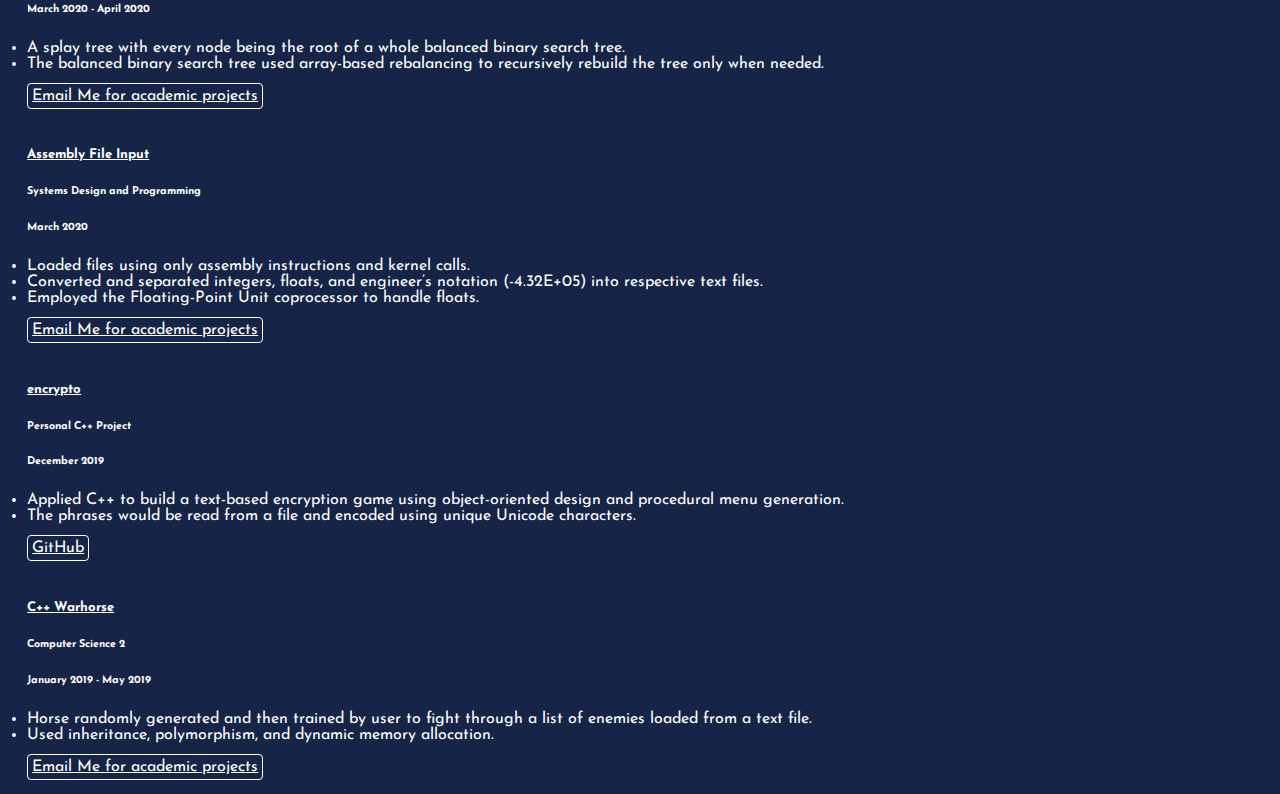
==== commit 7c6e456d: "New experience, and small corrections." ====
--- a/index.html
+++ b/index.html
@@ -173,6 +173,16 @@
             <div class="col-lg-4 col-md-6">
                 <div class="card">
                     <div class="card-body">
+                        <h5 class="card-title"><u>Data Structures Teaching Fellow</u></h5>
+                        <h6 class="card-subtitle mb-2 text-muted">UMBC Computer Science, Baltimore, MD</h6>
+                        <h6 class="card-subtitle mb-2 text-muted">August 2020 – Present</h6>
+                    </div>
+                </div>
+            </div>
+
+            <div class="col-lg-4 col-md-6">
+                <div class="card">
+                    <div class="card-body">
                         <h5 class="card-title"><u>I.T. Intern</u></h5>
                         <h6 class="card-subtitle mb-2 text-muted">DLA Piper, Washington D.C.</h6>
                         <h6 class="card-subtitle mb-2 text-muted">June 2019 – September 2019</h6>
@@ -212,7 +222,7 @@
                     <div class="card-body">
                         <h5 class="card-title"><u>Assistant Secretary/ Webmaster</u></h5>
                         <h6 class="card-subtitle mb-2 text-muted">UMBC IEEE Student Branch</h6>
-                        <h6 class="card-subtitle mb-2 text-muted">July 2018 – January 2020 - April 2020</h6>
+                        <h6 class="card-subtitle mb-2 text-muted">January 2020 - April 2020</h6>
                     </div>
                 </div>
             </div>
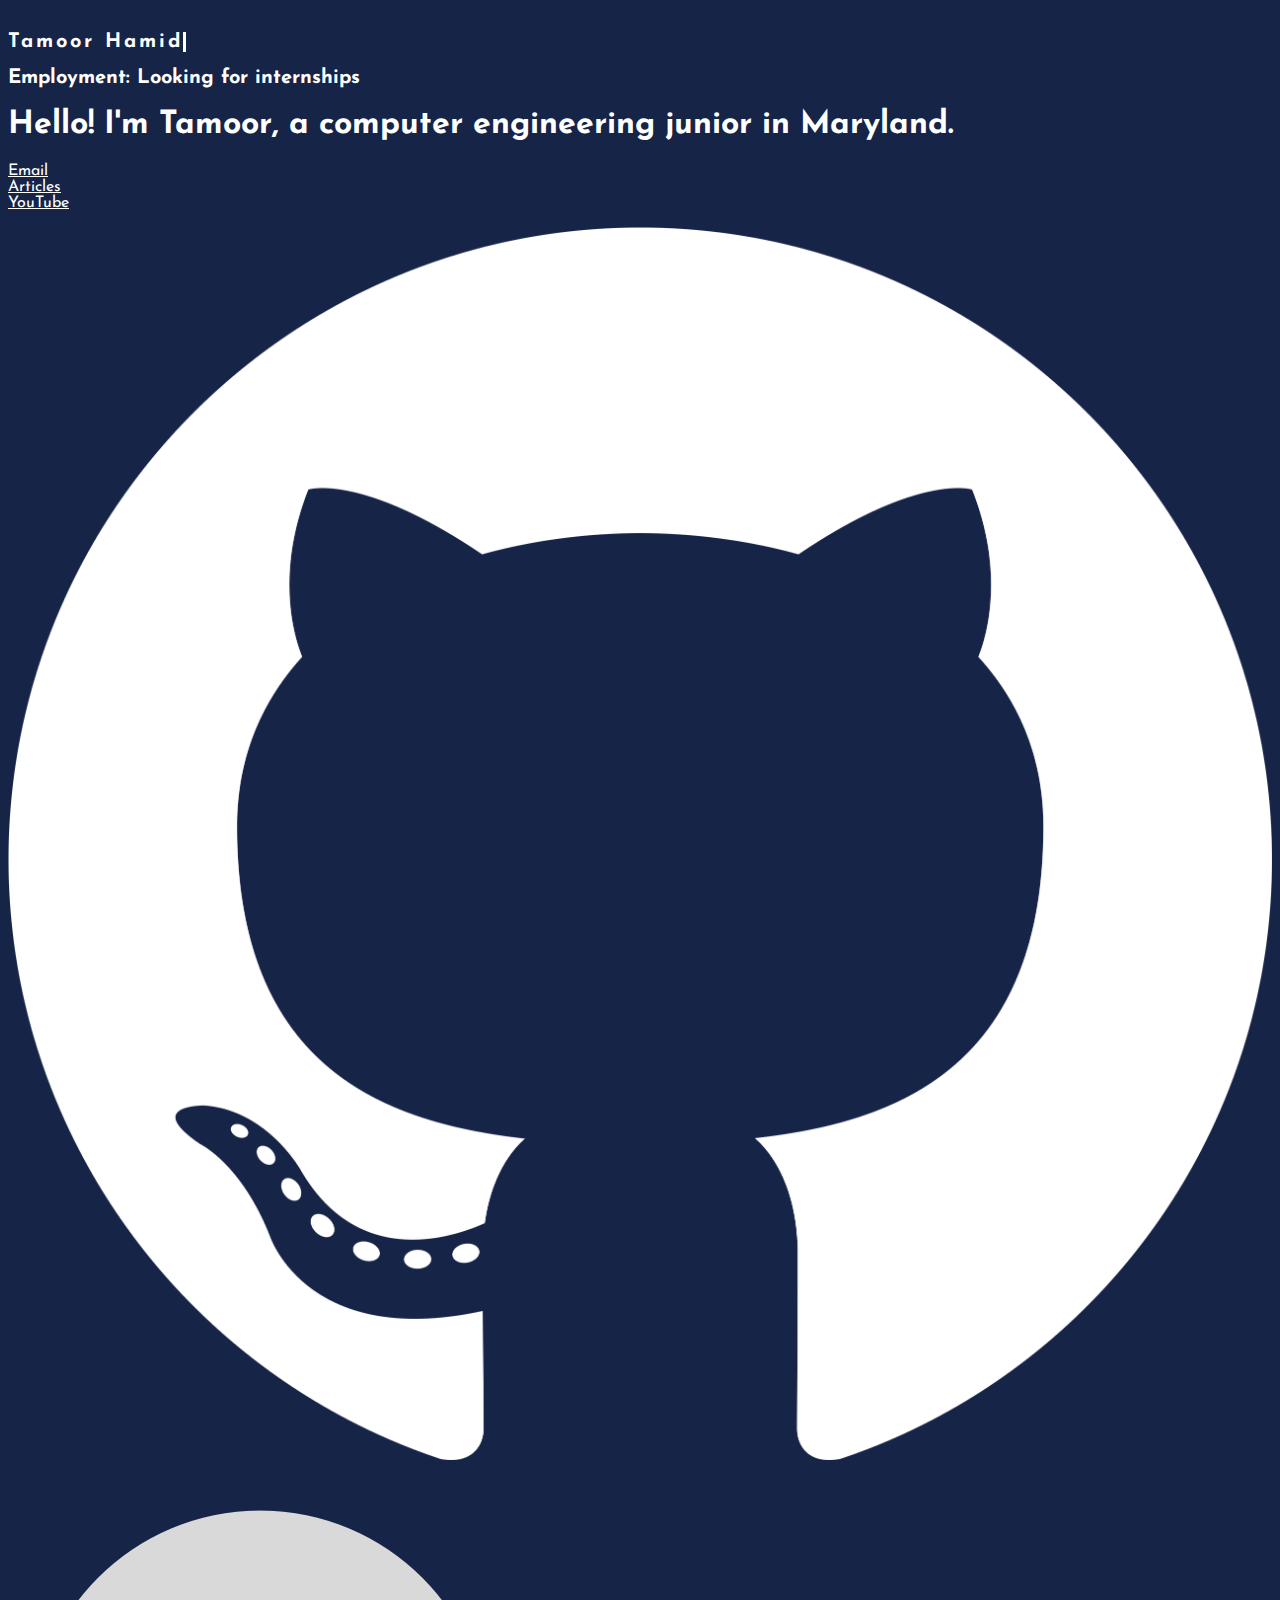
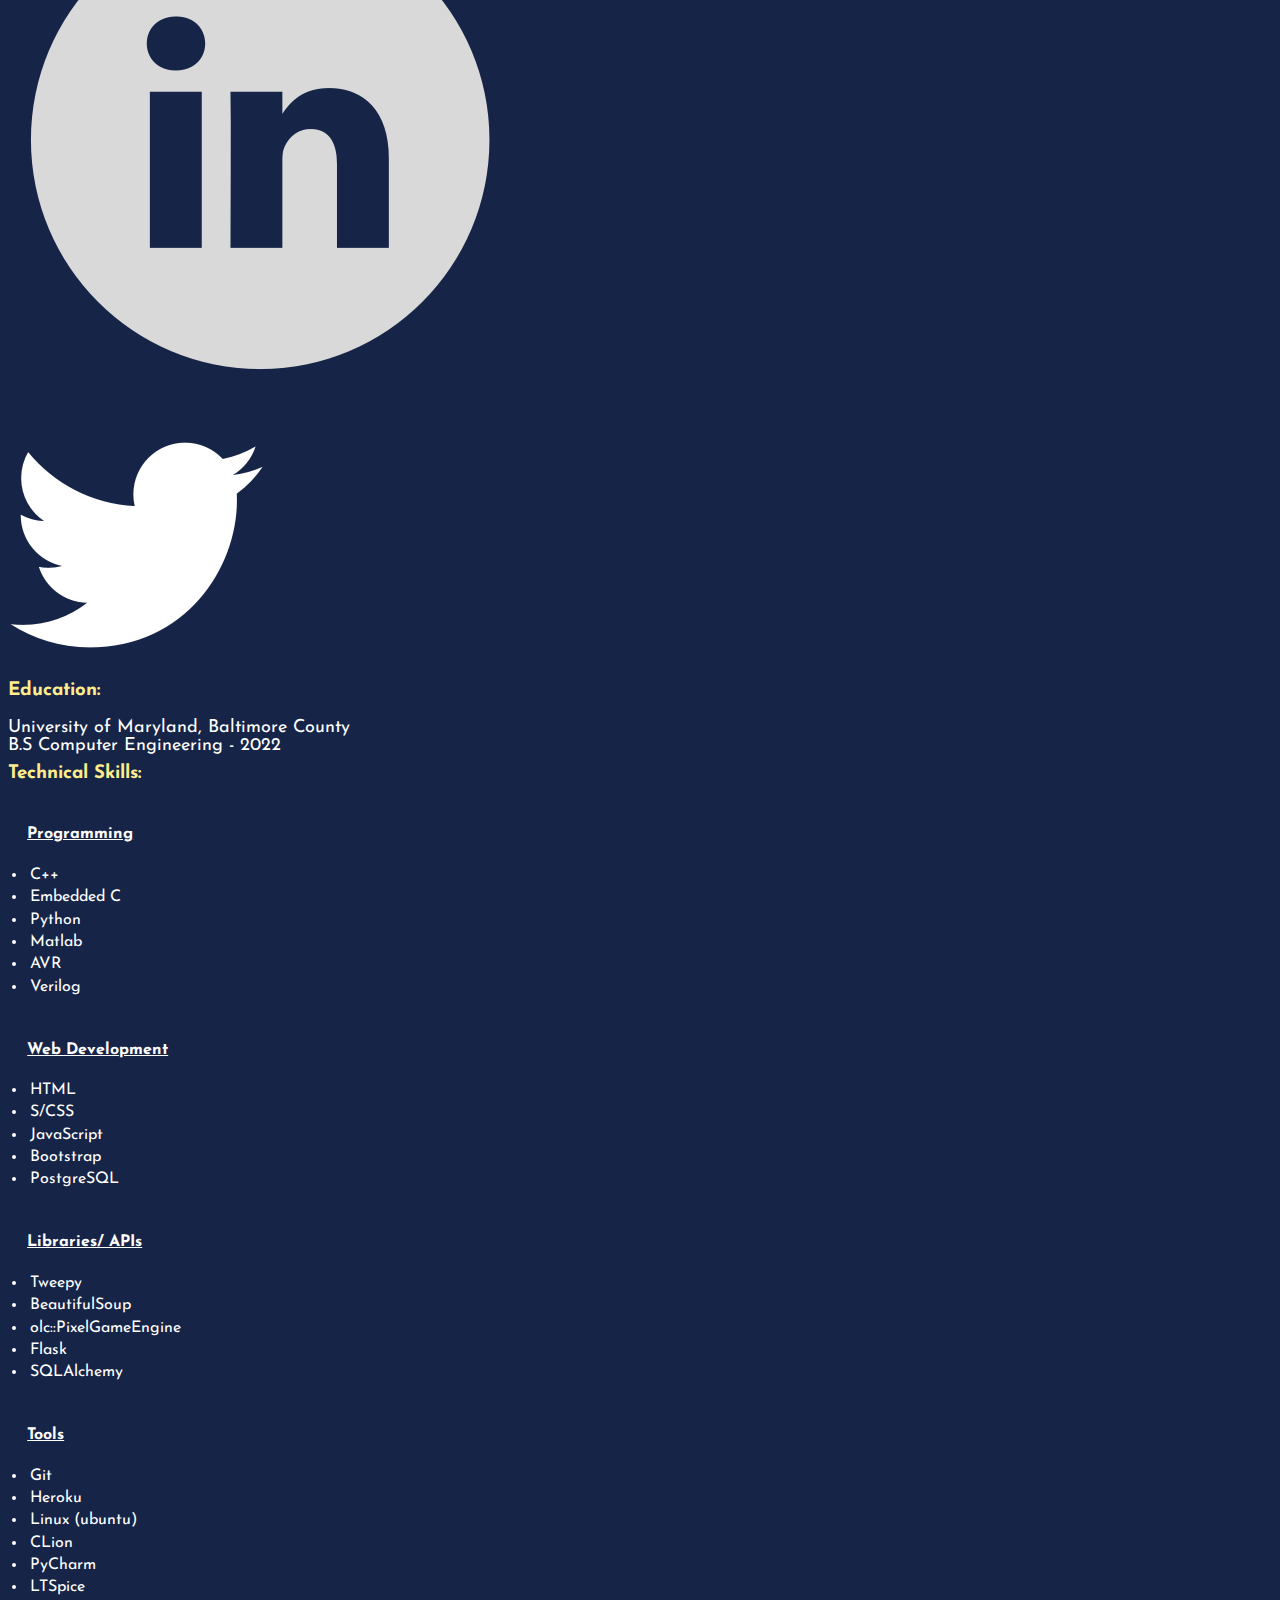
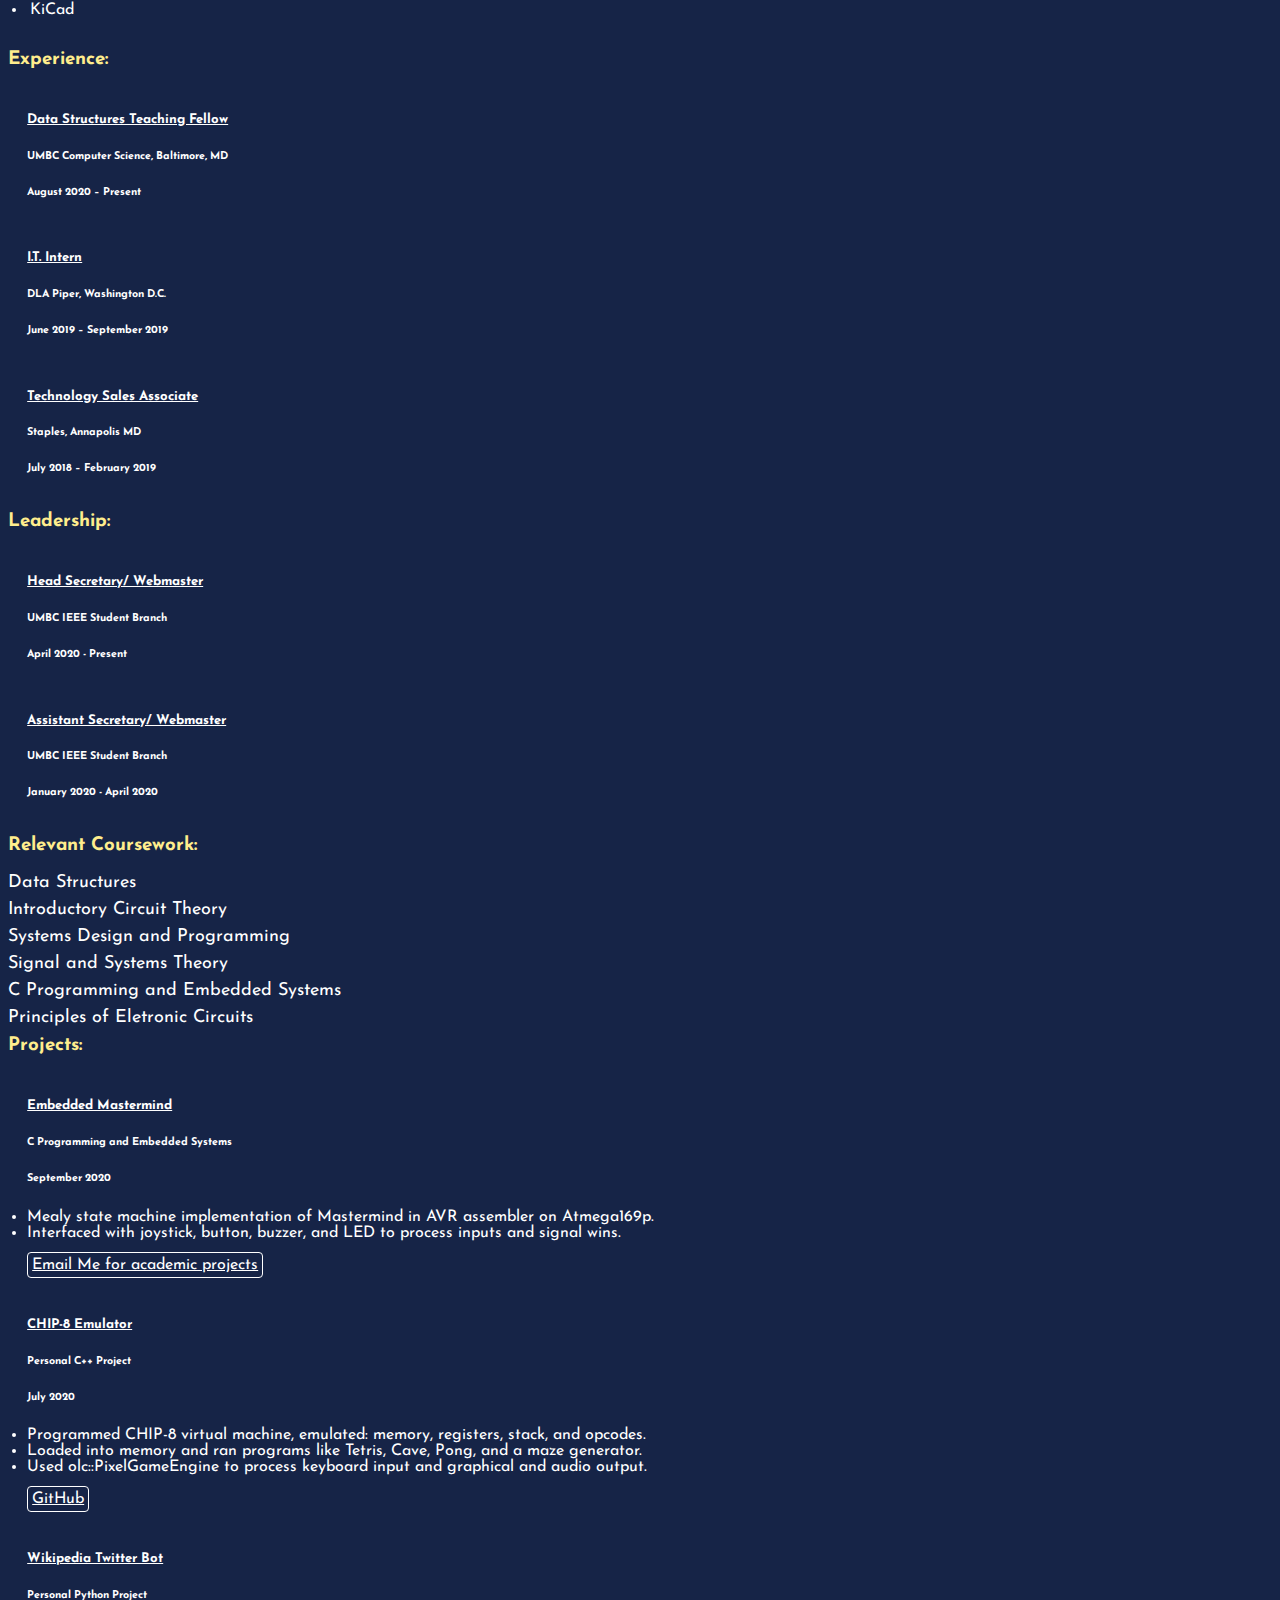
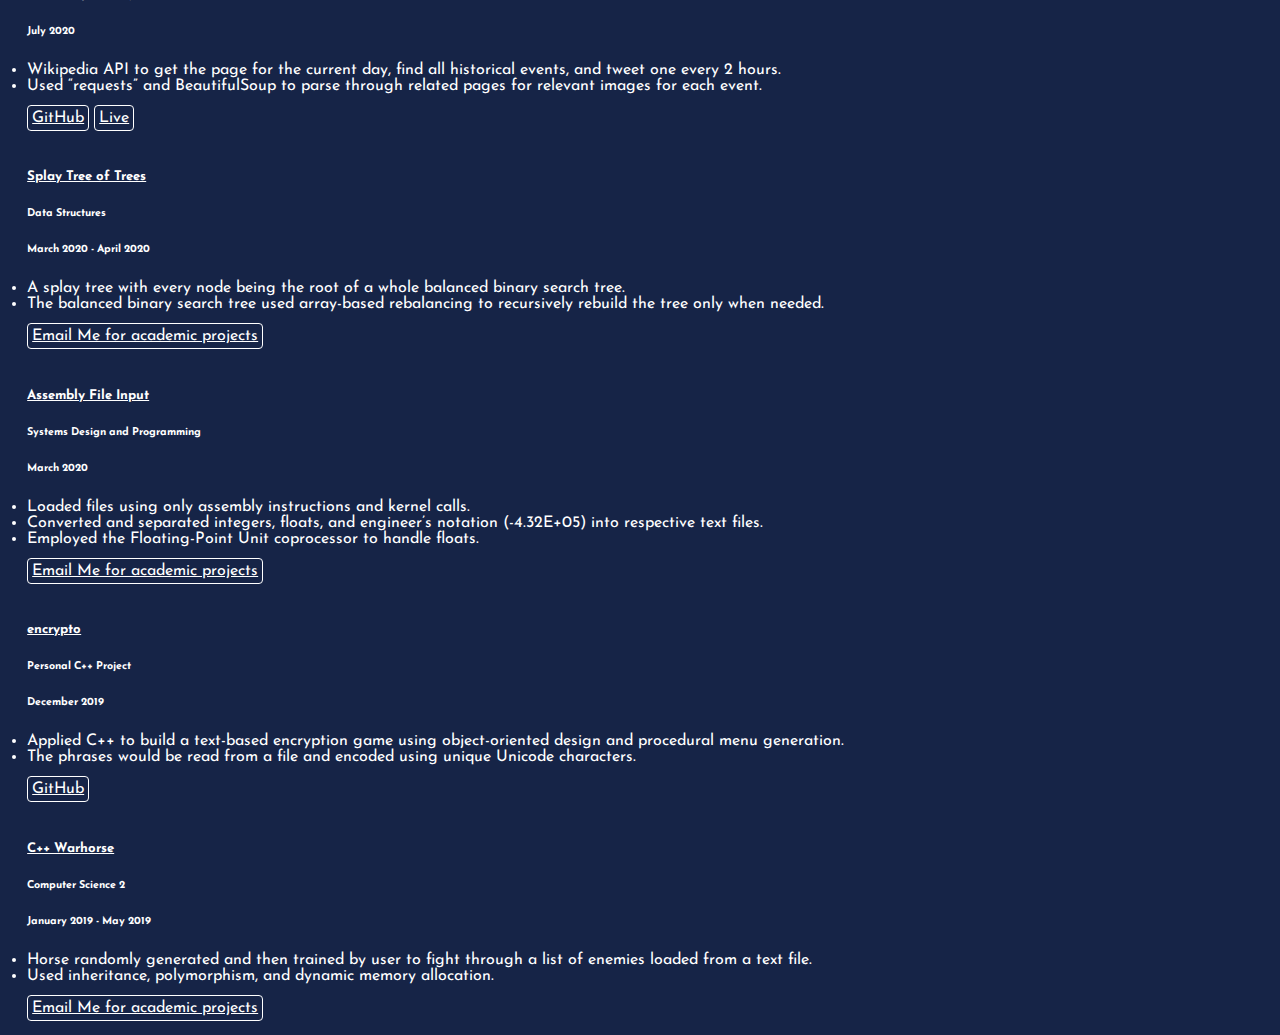
==== commit 8dc26da0: "Favicon and skill changes" ====
--- a/index.html
+++ b/index.html
@@ -6,7 +6,12 @@
     <meta charset="utf-8">
     <meta name="viewport" content="width=device-width, initial-scale=1, shrink-to-fit=no">
 
-    <link rel="icon" href="data:image/svg+xml,<svg xmlns=%22http://www.w3.org/2000/svg%22 viewBox=%220 0 100 100%22><text y=%22.9em%22 font-size=%2290%22>🚀</text></svg>">
+    <link rel="apple-touch-icon" sizes="180x180" href="/apple-touch-icon.png">
+    <link rel="icon" type="image/png" sizes="32x32" href="/favicon-32x32.png">
+    <link rel="icon" type="image/png" sizes="16x16" href="/favicon-16x16.png">
+    <link rel="manifest" href="/site.webmanifest">
+
+    <!-- <link rel="icon" href="data:image/svg+xml,<svg xmlns=%22http://www.w3.org/2000/svg%22 viewBox=%220 0 100 100%22><text y=%22.9em%22 font-size=%2290%22>🚀</text></svg>"> -->
 
     <link href="https://fonts.googleapis.com/css2?family=Josefin+Sans&display=swap" rel="stylesheet">
 
@@ -107,10 +112,11 @@
                         <h4><u>Programming</u></h4>
                         <ul class="list-group">
                             <li class="list-group-item">C++</li>
-                            <li class="list-group-item">C</li>
+                            <li class="list-group-item">Embedded C</li>
                             <li class="list-group-item">Python</li>
                             <li class="list-group-item">Matlab</li>
-                            <li class="list-group-item">NASM</li>
+                            <li class="list-group-item">AVR</li>
+                            <li class="list-group-item">Verilog</li>
                         </ul>
                     </div>
                 </div>
@@ -122,7 +128,7 @@
                         <h4><u>Web Development</u></h4>
                         <ul class="list-group">
                             <li class="list-group-item">HTML</li>
-                            <li class="list-group-item">Sass</li>
+                            <li class="list-group-item">S/CSS</li>
                             <li class="list-group-item">JavaScript</li>
                             <li class="list-group-item">Bootstrap</li>
                             <li class="list-group-item">PostgreSQL</li>
@@ -280,6 +286,25 @@
             <div class="col-lg-4 col-md-6 project">
                 <div class="card">
                     <div class="card-body">
+                        <h5 class="card-title"><u>Embedded Mastermind</u></h5>
+                        <h6 class="card-subtitle mb-2 text-muted">C Programming and Embedded Systems</h6>
+                        <h6 class="card-subtitle mb-2 text-muted">September 2020</h6>
+                        <p class="card-text">
+                            <div class="container">
+                                <ul>
+                                    <li>Mealy state machine implementation of Mastermind in AVR assembler on Atmega169p.</li>
+                                    <li>Interfaced with joystick, button, buzzer, and LED to process inputs and signal wins.</li>
+                                </ul>
+                            </div>
+                        </p>
+                        <a href="mailto:tamoorh1@umbc.edu" target="_top" class="card-link emailMe">Email Me for academic projects</a>
+                    </div>
+                </div>
+            </div>
+
+            <div class="col-lg-4 col-md-6 project">
+                <div class="card">
+                    <div class="card-body">
                         <h5 class="card-title"><u>CHIP-8 Emulator</u></h5>
                         <h6 class="card-subtitle mb-2 text-muted">Personal C++ Project</h6>
                         <h6 class="card-subtitle mb-2 text-muted">July 2020</h6>
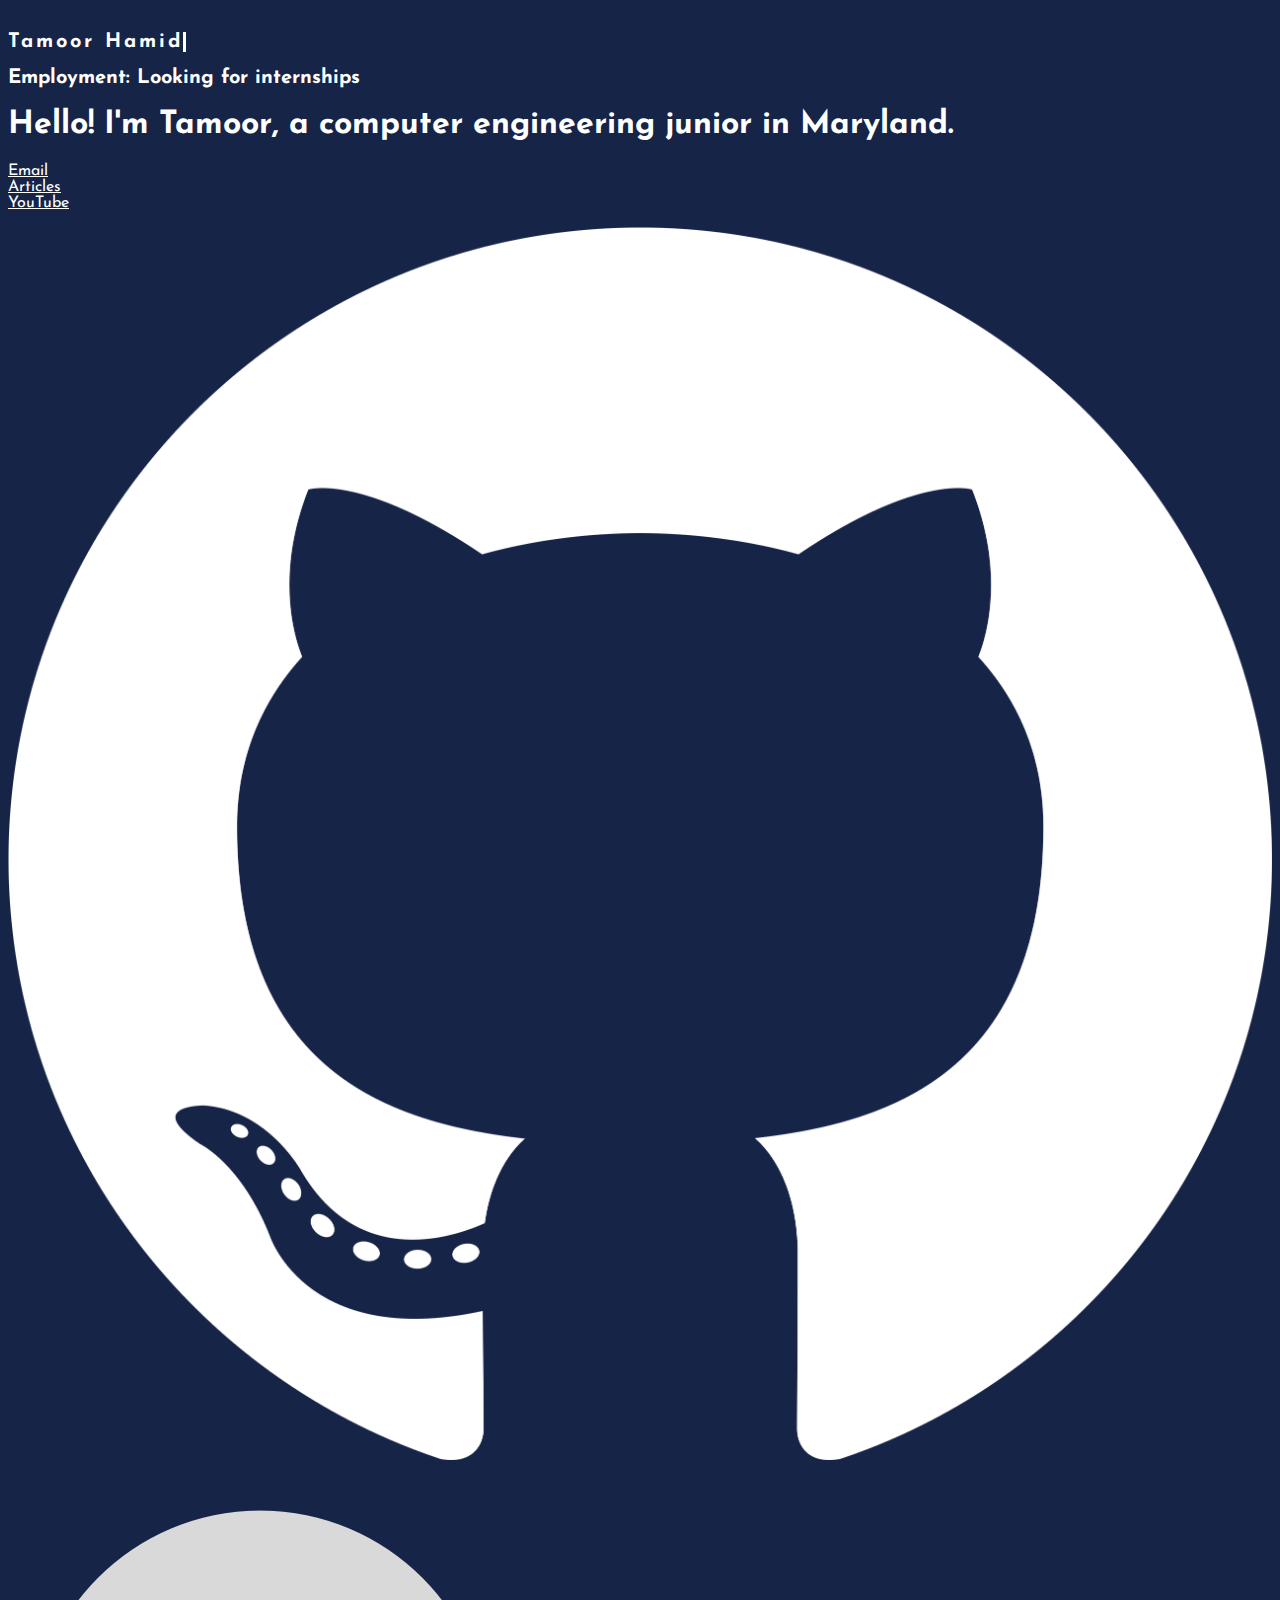
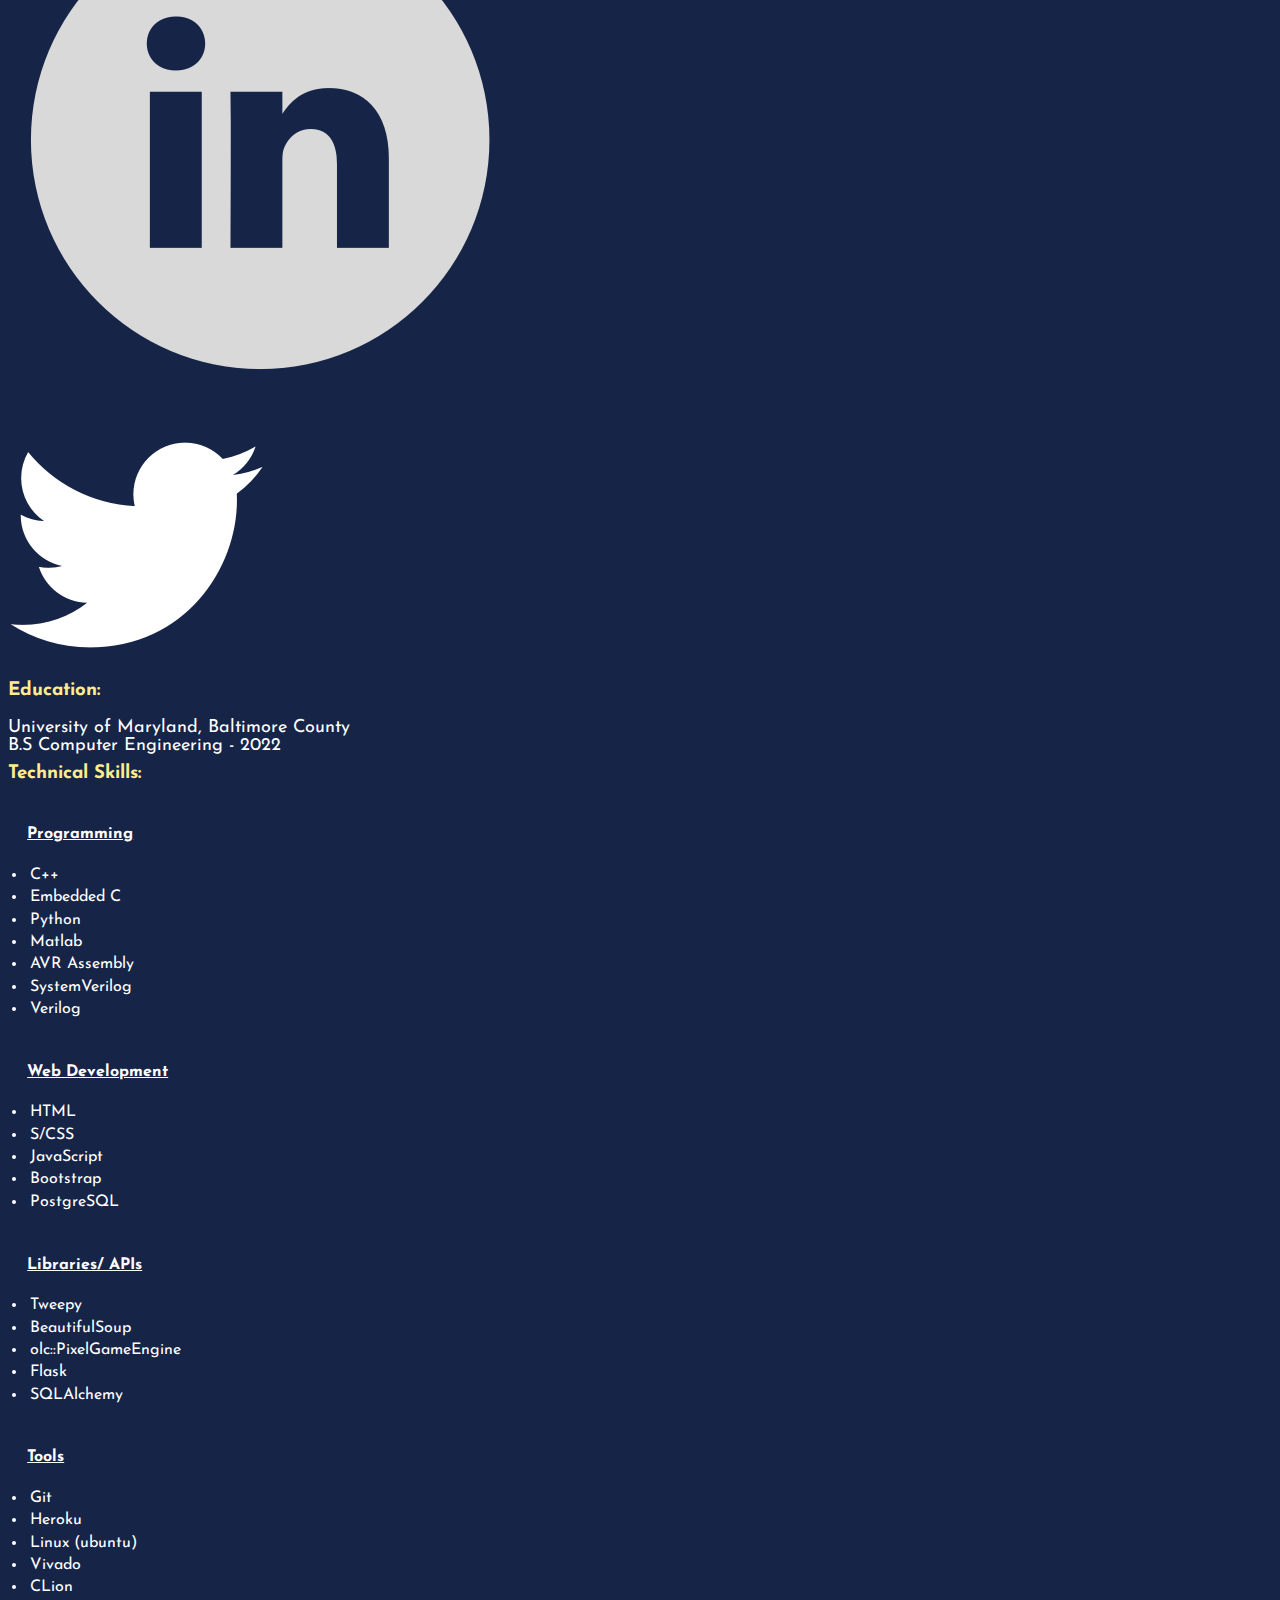
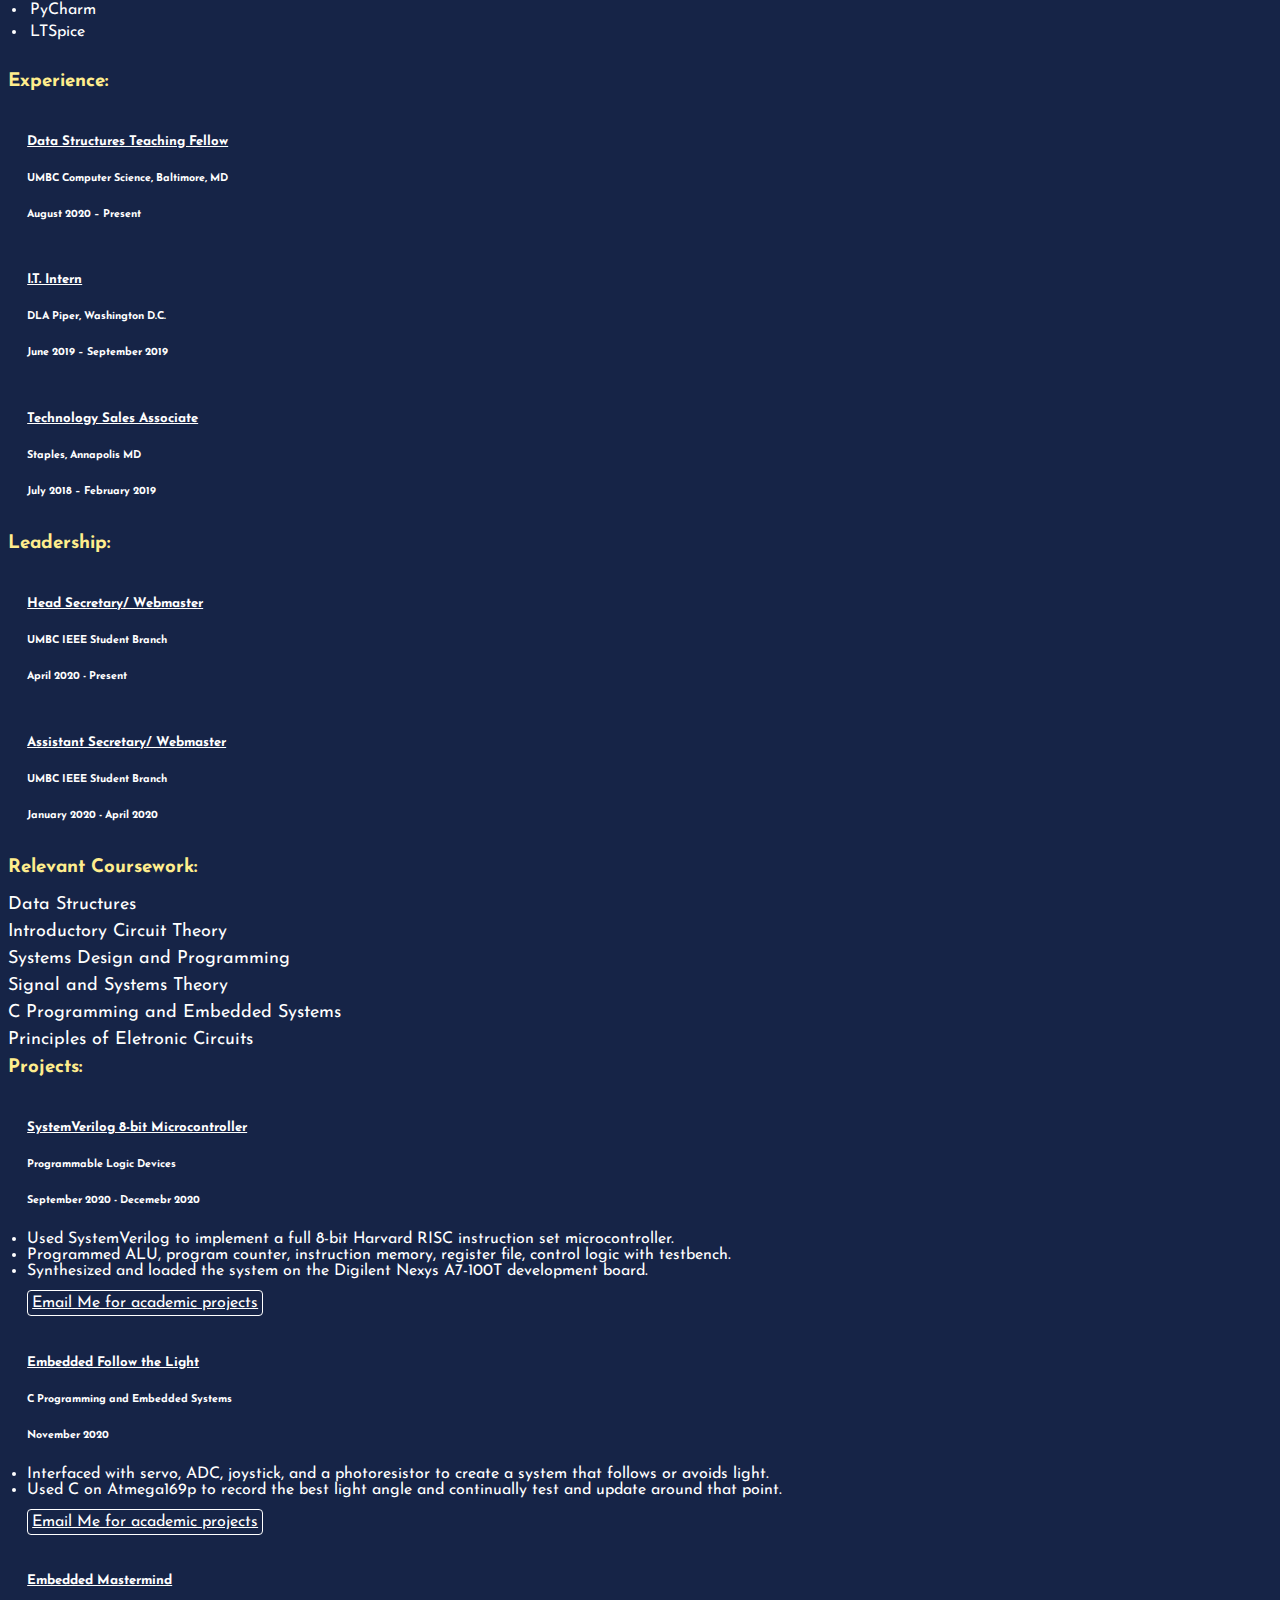
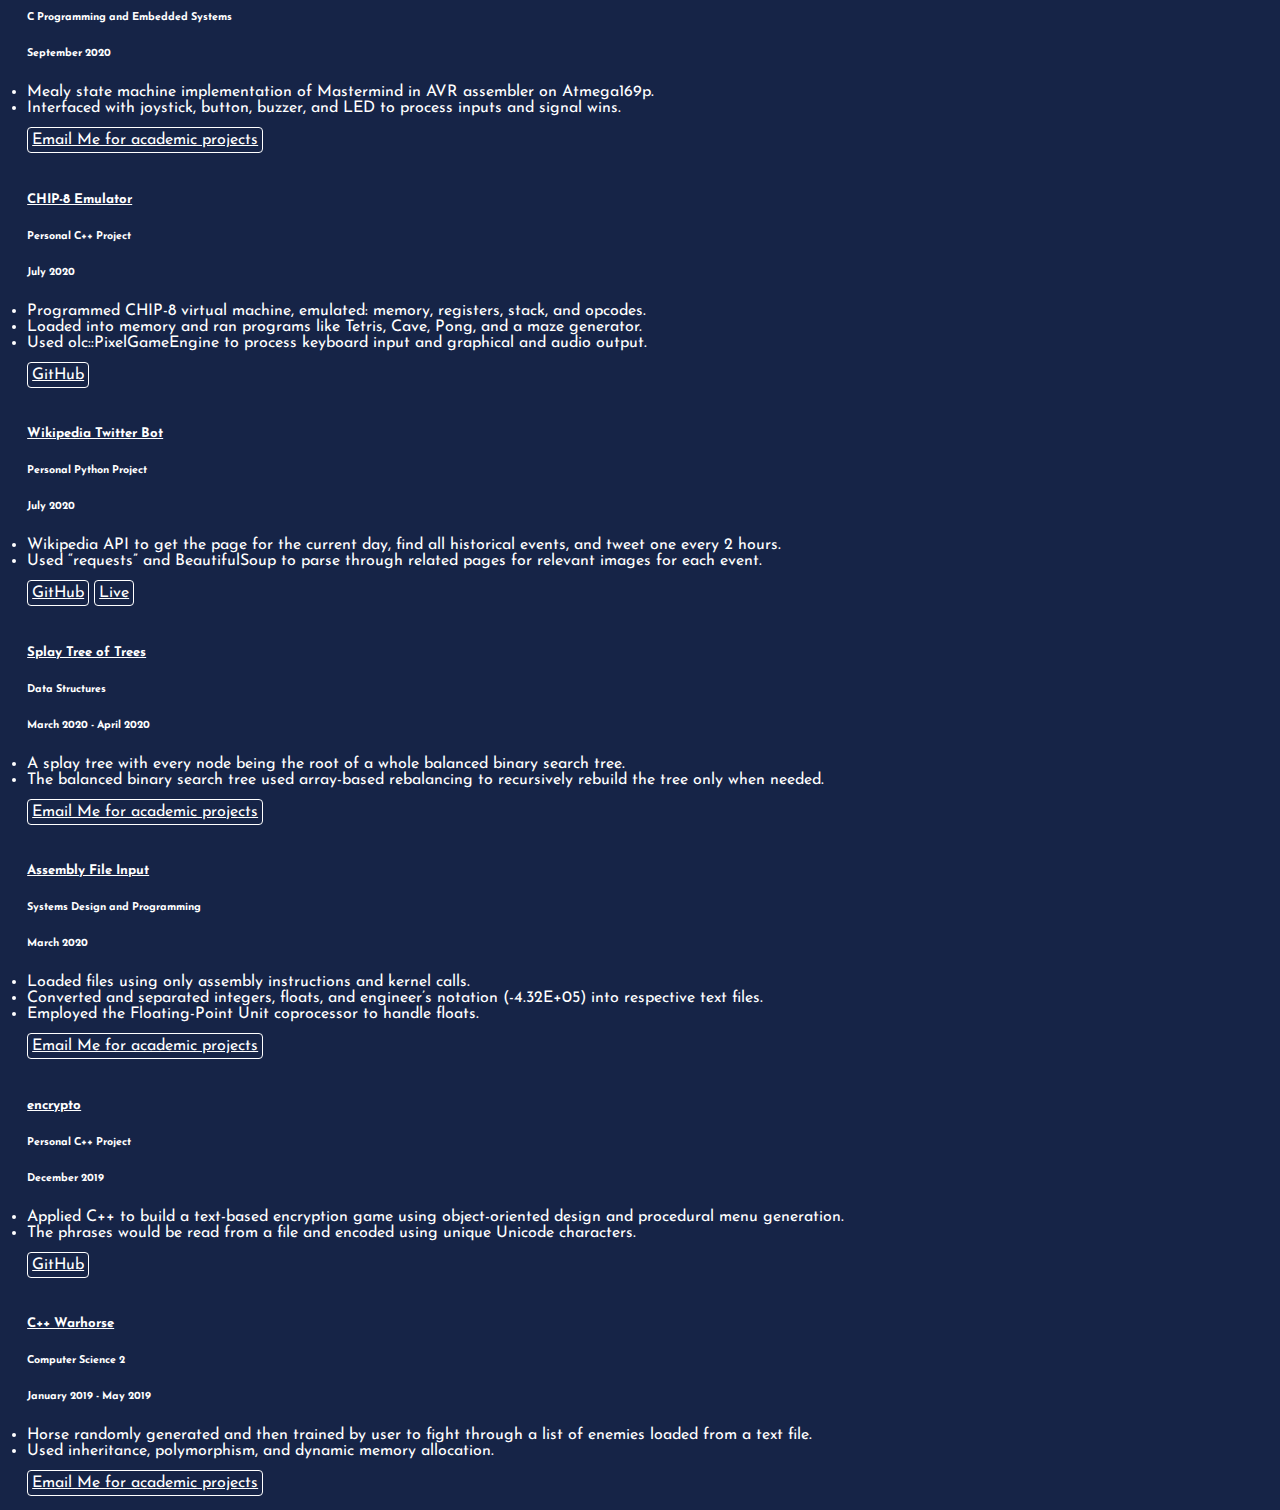
==== commit 424740b9: "More projects added" ====
--- a/index.html
+++ b/index.html
@@ -115,7 +115,8 @@
                             <li class="list-group-item">Embedded C</li>
                             <li class="list-group-item">Python</li>
                             <li class="list-group-item">Matlab</li>
-                            <li class="list-group-item">AVR</li>
+                            <li class="list-group-item">AVR Assembly</li>
+                            <li class="list-group-item">SystemVerilog</li>
                             <li class="list-group-item">Verilog</li>
                         </ul>
                     </div>
@@ -160,10 +161,10 @@
                             <li class="list-group-item">Git</li>
                             <li class="list-group-item">Heroku</li>
                             <li class="list-group-item">Linux (ubuntu)</li>
+                            <li class="list-group-item">Vivado</li>
                             <li class="list-group-item">CLion</li>
                             <li class="list-group-item">PyCharm</li>
                             <li class="list-group-item">LTSpice</li>
-                            <li class="list-group-item">KiCad</li>
                         </ul>
                     </div>
                 </div>
@@ -282,6 +283,45 @@
     <div class="container">
         <h3 class="secTitle">Projects:</h3>
         <div class="row justify-content-between">
+
+            <div class="col-lg-4 col-md-6 project">
+                <div class="card">
+                    <div class="card-body">
+                        <h5 class="card-title"><u>SystemVerilog 8-bit Microcontroller</u></h5>
+                        <h6 class="card-subtitle mb-2 text-muted">Programmable Logic Devices</h6>
+                        <h6 class="card-subtitle mb-2 text-muted">September 2020 - Decemebr 2020</h6>
+                        <p class="card-text">
+                            <div class="container">
+                                <ul>
+                                    <li>Used SystemVerilog to implement a full 8-bit Harvard RISC instruction set microcontroller.</li>
+                                    <li>Programmed ALU, program counter, instruction memory, register file, control logic with testbench.</li>
+                                    <li>Synthesized and loaded the system on the Digilent Nexys A7-100T development board.</li>
+                                </ul>
+                            </div>
+                        </p>
+                        <a href="mailto:tamoorh1@umbc.edu" target="_top" class="card-link emailMe">Email Me for academic projects</a>
+                    </div>
+                </div>
+            </div>
+
+            <div class="col-lg-4 col-md-6 project">
+                <div class="card">
+                    <div class="card-body">
+                        <h5 class="card-title"><u>Embedded Follow the Light</u></h5>
+                        <h6 class="card-subtitle mb-2 text-muted">C Programming and Embedded Systems</h6>
+                        <h6 class="card-subtitle mb-2 text-muted">November 2020</h6>
+                        <p class="card-text">
+                            <div class="container">
+                                <ul>
+                                    <li>Interfaced with servo, ADC, joystick, and a photoresistor to create a system that follows or avoids light.</li>
+                                    <li>Used C on Atmega169p to record the best light angle and continually test and update around that point.</li>
+                                </ul>
+                            </div>
+                        </p>
+                        <a href="mailto:tamoorh1@umbc.edu" target="_top" class="card-link emailMe">Email Me for academic projects</a>
+                    </div>
+                </div>
+            </div>
 
             <div class="col-lg-4 col-md-6 project">
                 <div class="card">
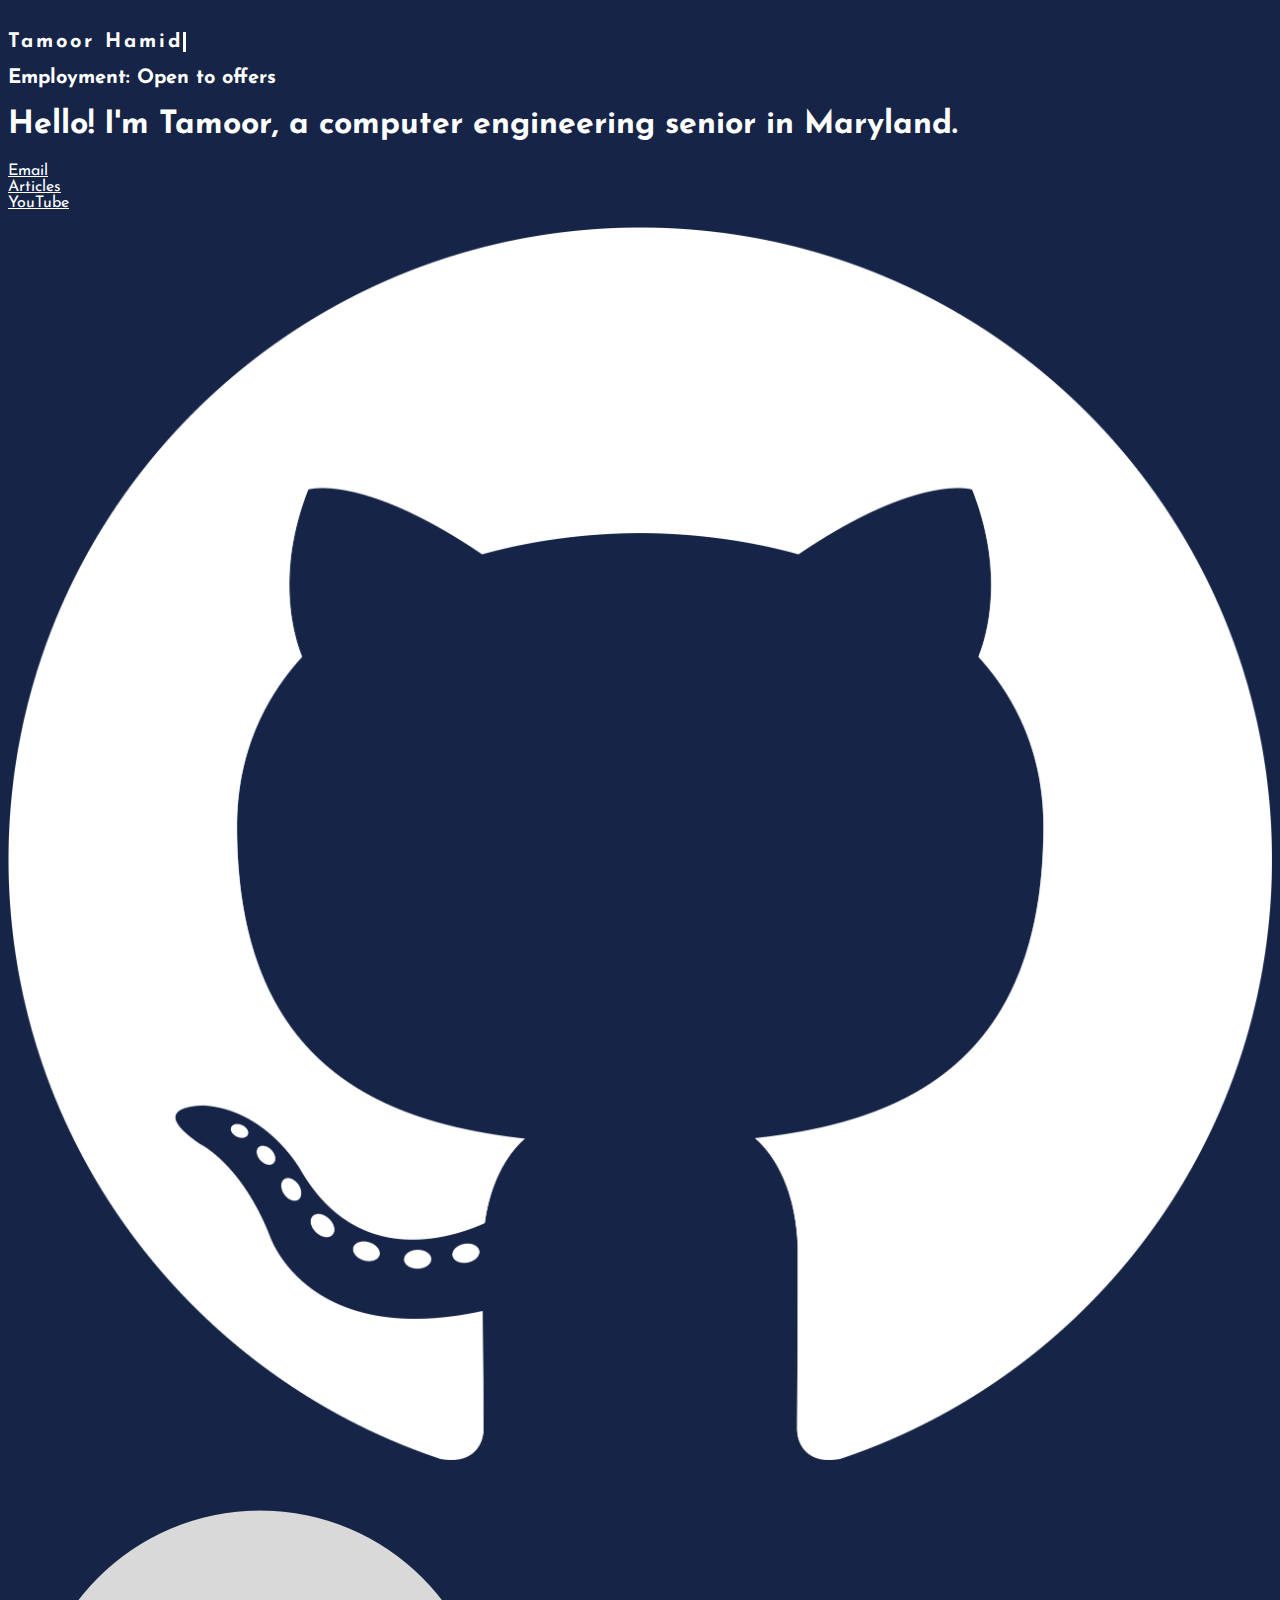
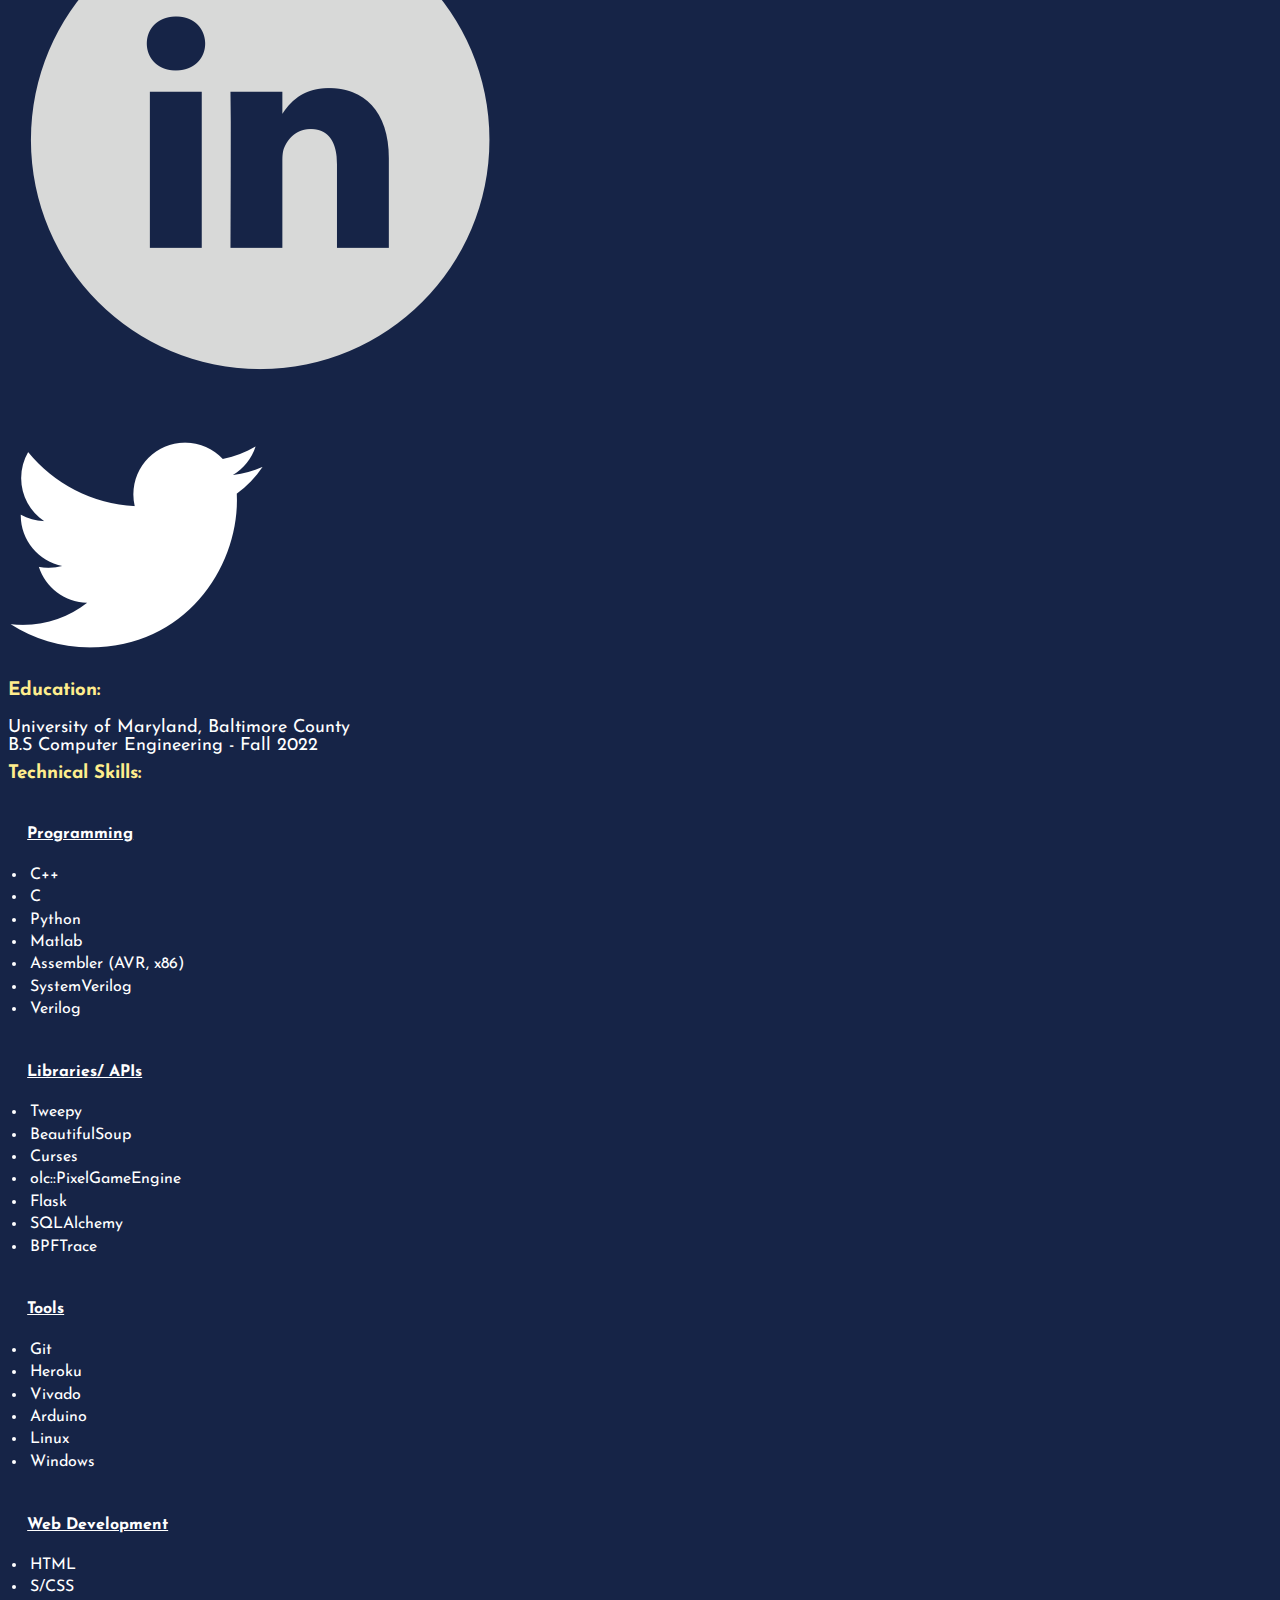
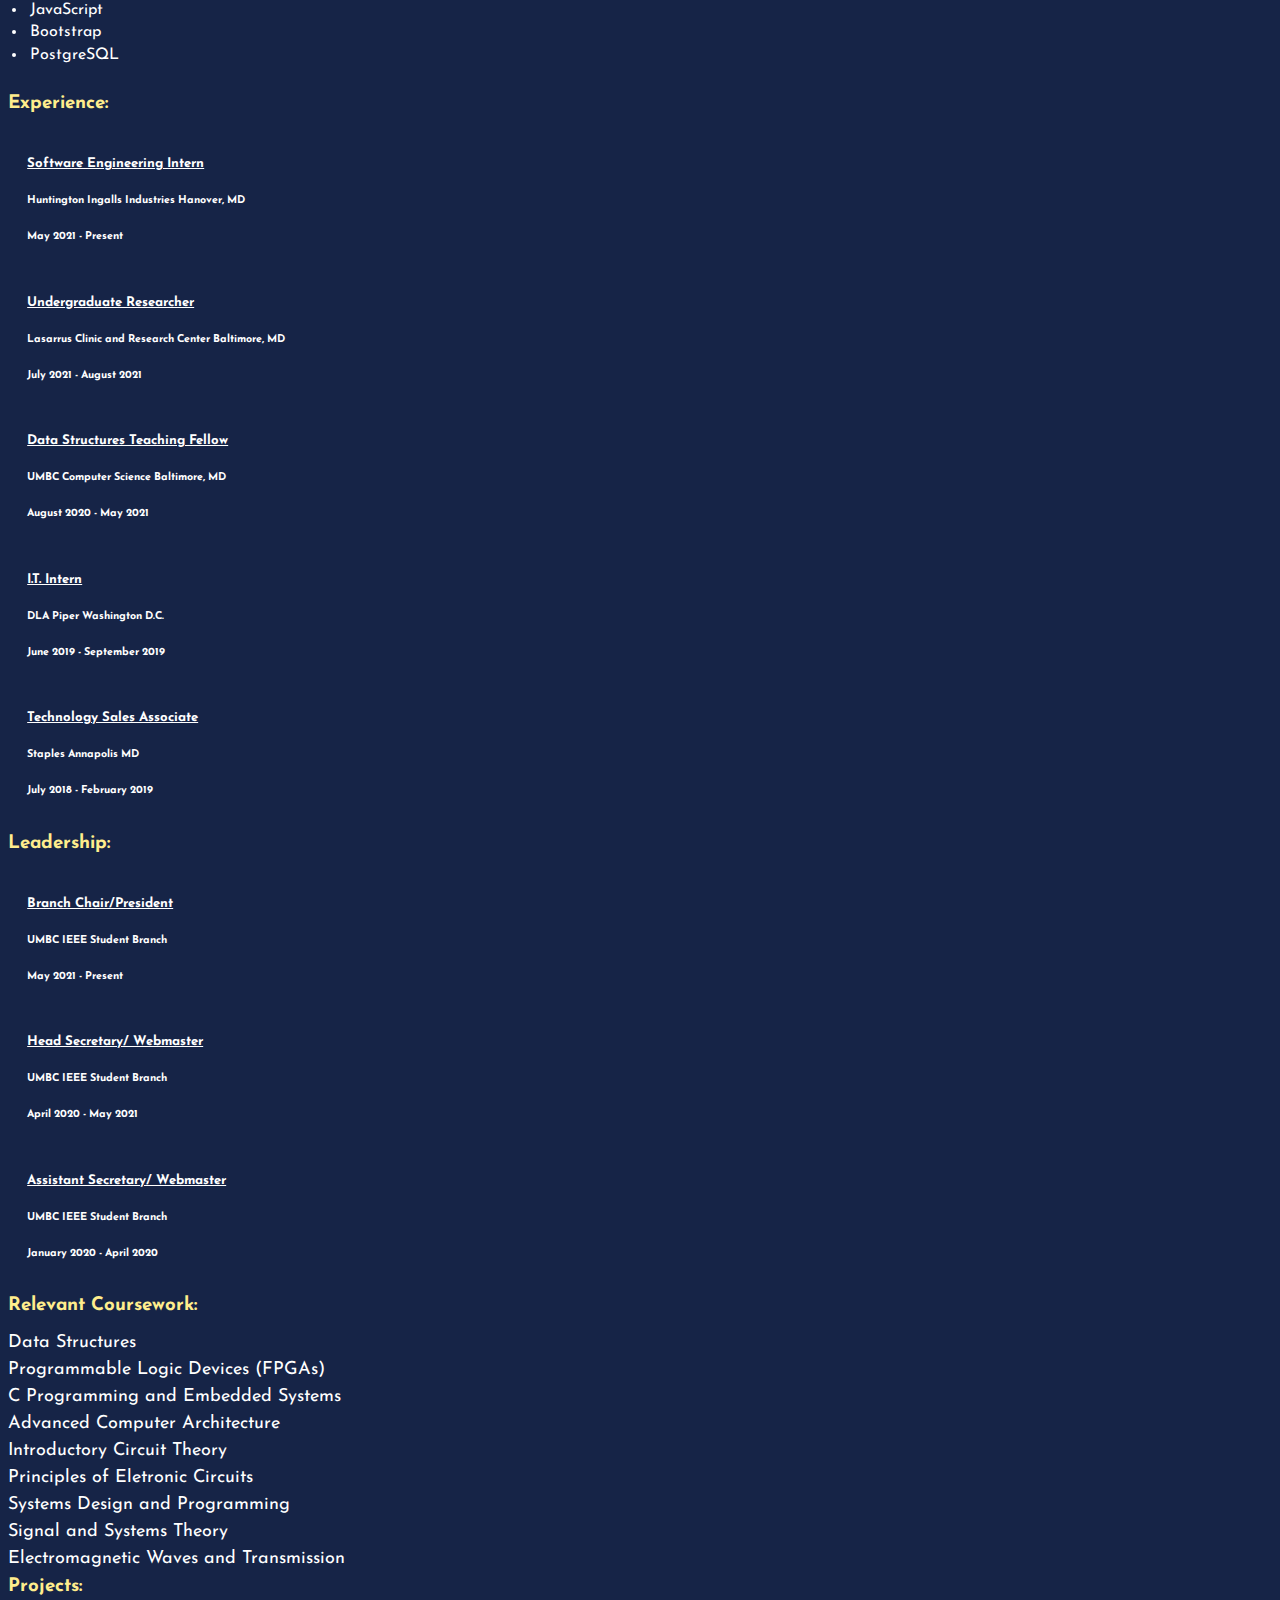
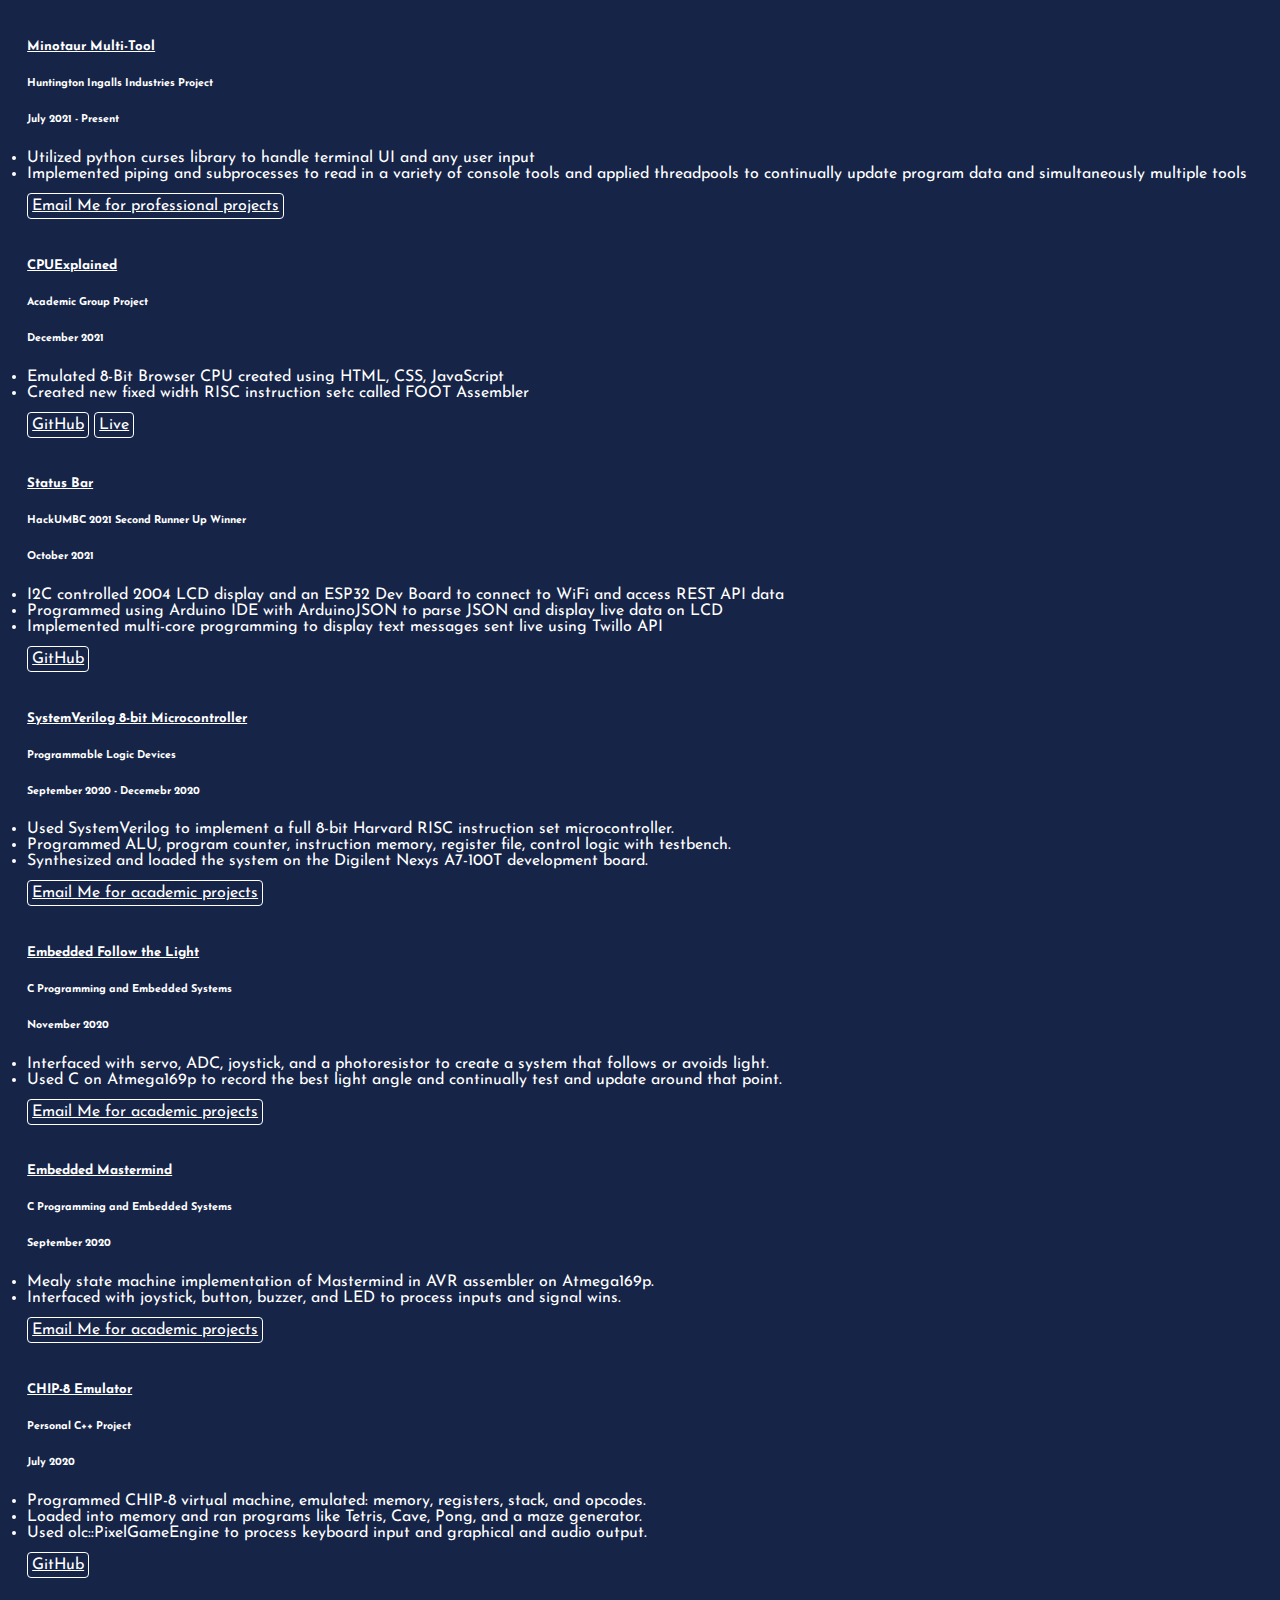
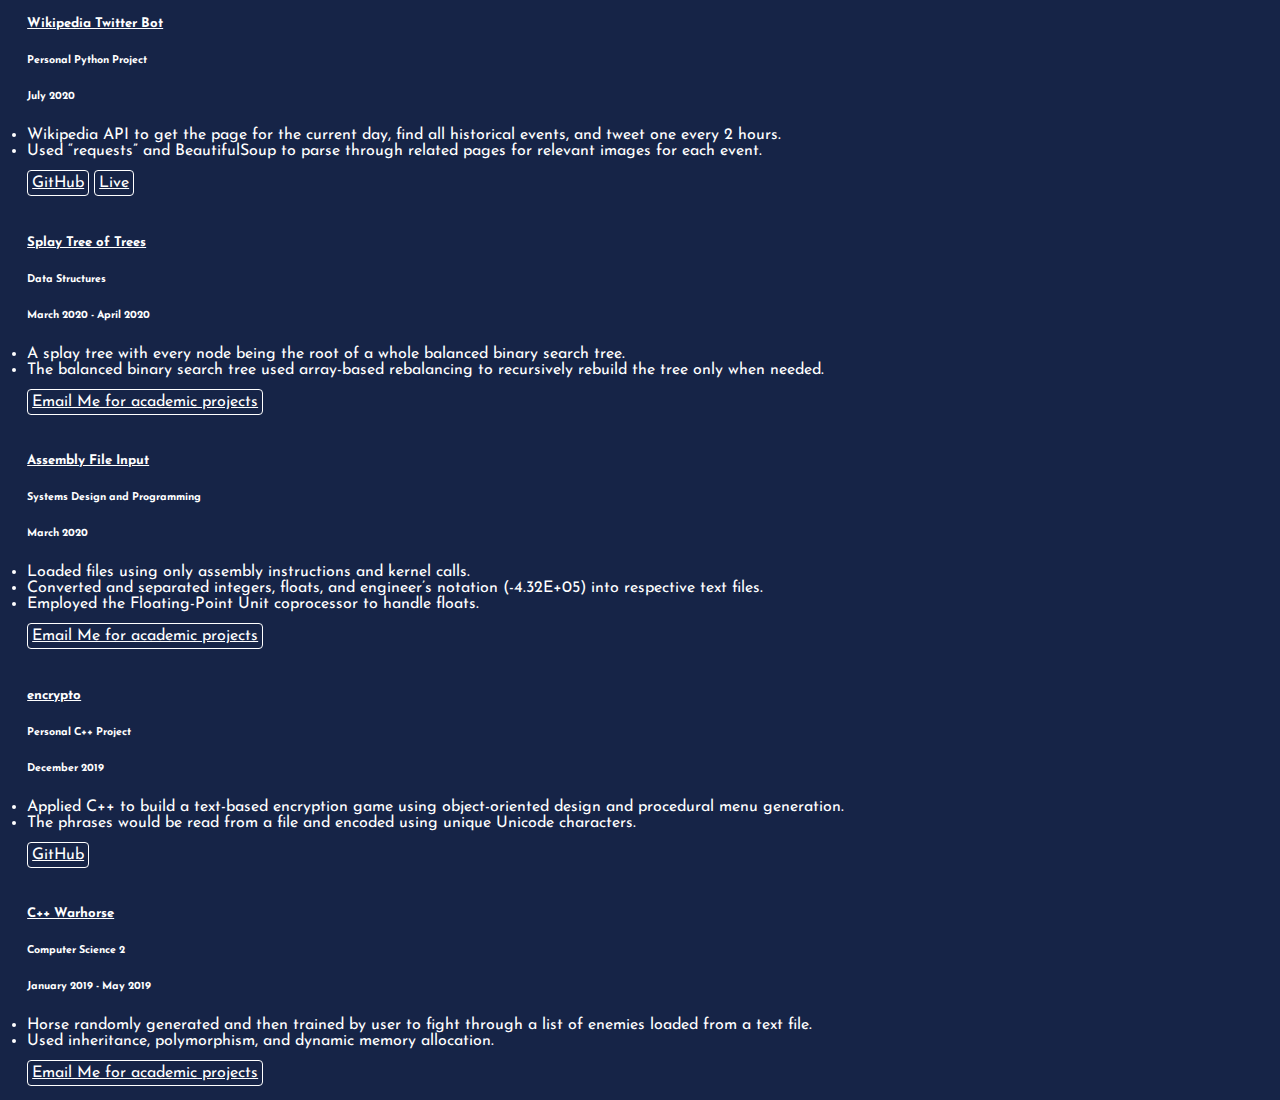
==== commit a5bc9ae6: "Winter 2022 updated info" ====
--- a/index.html
+++ b/index.html
@@ -34,15 +34,15 @@
 
             <div class="col-sm-6 col-md-6 col-lg-4">
                 <div class="top-wrap">
-                    <h1 class="top-text">Employment: <span class="badge badge-success">Looking for internships</span></h1>
-                </div>
-            </div>
-
-        </div>
-    </div>
-
-    <div class="container">
-        <h1>Hello! I'm Tamoor, a computer engineering junior in Maryland.</h1>
+                    <h1 class="top-text">Employment: <span class="badge badge-light">Open to offers</span></h1>
+                </div>
+            </div>
+
+        </div>
+    </div>
+
+    <div class="container">
+        <h1>Hello! I'm Tamoor, a computer engineering senior in Maryland.</h1>
     </div>
 
     <div class="container textNav">
@@ -62,7 +62,7 @@
 
             <div class="col-lg-1 col-md-2 col-3 textLink">
                 <div class="container-flex">
-                    <a href="mailto:tamoorh1@umbc.edu" target="_top" class="contact"><u>YouTube</u></a>
+                    <a href="https://www.youtube.com/channel/UC1DnvcNUurTBH8AiEbyCJzg/videos" target="_blank" class="contact"><u>YouTube</u></a>
                 </div>
             </div>
 
@@ -97,7 +97,7 @@
         <h3 class="secTitle">Education:</h3>
         <div class="col-sm-10 col-md-6 col-lg-6">
             <div class="education rounded">
-                <p>University of Maryland, Baltimore County <br> B.S Computer Engineering - 2022</p>
+                <p>University of Maryland, Baltimore County <br> B.S Computer Engineering -  Fall 2022</p>
             </div>
         </div>
     </div>
@@ -112,12 +112,45 @@
                         <h4><u>Programming</u></h4>
                         <ul class="list-group">
                             <li class="list-group-item">C++</li>
-                            <li class="list-group-item">Embedded C</li>
+                            <li class="list-group-item">C</li>
                             <li class="list-group-item">Python</li>
                             <li class="list-group-item">Matlab</li>
-                            <li class="list-group-item">AVR Assembly</li>
+                            <li class="list-group-item">Assembler (AVR, x86)</li>
                             <li class="list-group-item">SystemVerilog</li>
                             <li class="list-group-item">Verilog</li>
+                        </ul>
+                    </div>
+                </div>
+            </div>
+
+            <div class="col-lg-3 col-md-6">
+                <div class="card">
+                    <div class="card-body">
+                        <h4><u>Libraries/ APIs</u></h4>
+                        <ul class="list-group">
+                            <li class="list-group-item">Tweepy</li>
+                            <li class="list-group-item">BeautifulSoup</li>
+                            <li class="list-group-item">Curses</li>
+                            <li class="list-group-item">olc::PixelGameEngine</li>
+                            <li class="list-group-item">Flask</li>
+                            <li class="list-group-item">SQLAlchemy</li>
+                            <li class="list-group-item">BPFTrace</li>
+                        </ul>
+                    </div>
+                </div>
+            </div>
+
+            <div class="col-lg-3 col-md-6">
+                <div class="card">
+                    <div class="card-body">
+                        <h4><u>Tools</u></h4>
+                        <ul class="list-group">
+                            <li class="list-group-item">Git</li>
+                            <li class="list-group-item">Heroku</li>
+                            <li class="list-group-item">Vivado</li>
+                            <li class="list-group-item">Arduino</li>
+                            <li class="list-group-item">Linux</li>
+                            <li class="list-group-item">Windows</li>
                         </ul>
                     </div>
                 </div>
@@ -138,51 +171,39 @@
                 </div>
             </div>
 
-            <div class="col-lg-3 col-md-6">
-                <div class="card">
-                    <div class="card-body">
-                        <h4><u>Libraries/ APIs</u></h4>
-                        <ul class="list-group">
-                            <li class="list-group-item">Tweepy</li>
-                            <li class="list-group-item">BeautifulSoup</li>
-                            <li class="list-group-item">olc::PixelGameEngine</li>
-                            <li class="list-group-item">Flask</li>
-                            <li class="list-group-item">SQLAlchemy</li>
-                        </ul>
-                    </div>
-                </div>
-            </div>
-
-            <div class="col-lg-3 col-md-6">
-                <div class="card">
-                    <div class="card-body">
-                        <h4><u>Tools</u></h4>
-                        <ul class="list-group">
-                            <li class="list-group-item">Git</li>
-                            <li class="list-group-item">Heroku</li>
-                            <li class="list-group-item">Linux (ubuntu)</li>
-                            <li class="list-group-item">Vivado</li>
-                            <li class="list-group-item">CLion</li>
-                            <li class="list-group-item">PyCharm</li>
-                            <li class="list-group-item">LTSpice</li>
-                        </ul>
-                    </div>
-                </div>
-            </div>
-
         </div>
     </div>
 
     <div class="container">
         <h3 class="secTitle">Experience:</h3>
-        <div class="row justify-content-between">
+        <div class="row justify-content-around">
+
+            <div class="col-lg-4 col-md-6">
+                <div class="card">
+                    <div class="card-body">
+                        <h5 class="card-title"><u>Software Engineering Intern</u></h5>
+                        <h6 class="card-subtitle mb-2 text-muted">Huntington Ingalls Industries Hanover, MD</h6>
+                        <h6 class="card-subtitle mb-2 text-muted">May 2021 - Present</h6>
+                    </div>
+                </div>
+            </div>
+
+            <div class="col-lg-4 col-md-6">
+                <div class="card">
+                    <div class="card-body">
+                        <h5 class="card-title"><u>Undergraduate Researcher</u></h5>
+                        <h6 class="card-subtitle mb-2 text-muted">Lasarrus Clinic and Research Center Baltimore, MD</h6>
+                        <h6 class="card-subtitle mb-2 text-muted">July 2021 - August 2021</h6>
+                    </div>
+                </div>
+            </div>
 
             <div class="col-lg-4 col-md-6">
                 <div class="card">
                     <div class="card-body">
                         <h5 class="card-title"><u>Data Structures Teaching Fellow</u></h5>
-                        <h6 class="card-subtitle mb-2 text-muted">UMBC Computer Science, Baltimore, MD</h6>
-                        <h6 class="card-subtitle mb-2 text-muted">August 2020 – Present</h6>
+                        <h6 class="card-subtitle mb-2 text-muted">UMBC Computer Science Baltimore, MD</h6>
+                        <h6 class="card-subtitle mb-2 text-muted">August 2020 - May 2021</h6>
                     </div>
                 </div>
             </div>
@@ -191,8 +212,8 @@
                 <div class="card">
                     <div class="card-body">
                         <h5 class="card-title"><u>I.T. Intern</u></h5>
-                        <h6 class="card-subtitle mb-2 text-muted">DLA Piper, Washington D.C.</h6>
-                        <h6 class="card-subtitle mb-2 text-muted">June 2019 – September 2019</h6>
+                        <h6 class="card-subtitle mb-2 text-muted">DLA Piper Washington D.C.</h6>
+                        <h6 class="card-subtitle mb-2 text-muted">June 2019 - September 2019</h6>
                     </div>
                 </div>
             </div>
@@ -201,8 +222,8 @@
                 <div class="card">
                     <div class="card-body">
                         <h5 class="card-title"><u>Technology Sales Associate</u></h5>
-                        <h6 class="card-subtitle mb-2 text-muted">Staples, Annapolis MD</h6>
-                        <h6 class="card-subtitle mb-2 text-muted">July 2018 – February 2019</h6>
+                        <h6 class="card-subtitle mb-2 text-muted">Staples Annapolis MD</h6>
+                        <h6 class="card-subtitle mb-2 text-muted">July 2018 - February 2019</h6>
                     </div>
                 </div>
             </div>
@@ -212,14 +233,24 @@
 
     <div class="container">
         <h3 class="secTitle">Leadership:</h3>
-        <div class="row justify-content-between">
+        <div class="row justify-content-around">
+
+            <div class="col-lg-4 col-md-6">
+                <div class="card">
+                    <div class="card-body">
+                        <h5 class="card-title"><u>Branch Chair/President</u></h5>
+                        <h6 class="card-subtitle mb-2 text-muted">UMBC IEEE Student Branch</h6>
+                        <h6 class="card-subtitle mb-2 text-muted">May 2021 - Present</h6>
+                    </div>
+                </div>
+            </div>
 
             <div class="col-lg-4 col-md-6">
                 <div class="card">
                     <div class="card-body">
                         <h5 class="card-title"><u>Head Secretary/ Webmaster</u></h5>
                         <h6 class="card-subtitle mb-2 text-muted">UMBC IEEE Student Branch</h6>
-                        <h6 class="card-subtitle mb-2 text-muted">April 2020 - Present</h6>
+                        <h6 class="card-subtitle mb-2 text-muted">April 2020 - May 2021</h6>
                     </div>
                 </div>
             </div>
@@ -239,7 +270,7 @@
 
     <div class="container">
         <h3 class="secTitle">Relevant Coursework:</h3>
-        <div class="row justify-content-between">
+        <div class="row justify-content-around">
 
             <div class="col-lg-4 col-md-4 col-sm-6">
                 <div class="container">
@@ -249,12 +280,36 @@
 
             <div class="col-lg-4 col-md-4 col-sm-6">
                 <div class="container">
+                    <p>Programmable Logic Devices (FPGAs)</p>
+                </div>
+            </div>
+
+            <div class="col-lg-4 col-md-4 col-sm-6">
+                <div class="container">
+                    <p>C Programming and Embedded Systems</p>
+                </div>
+            </div>
+
+            <div class="col-lg-4 col-md-4 col-sm-6">
+                <div class="container">
+                    <p>Advanced Computer Architecture</p>
+                </div>
+            </div>
+
+            <div class="col-lg-4 col-md-4 col-sm-6">
+                <div class="container">
                     <p>Introductory Circuit Theory</p>
                 </div>
             </div>
 
             <div class="col-lg-4 col-md-4 col-sm-6">
                 <div class="container">
+                    <p>Principles of Eletronic Circuits</p>
+                </div>
+            </div>
+
+            <div class="col-lg-4 col-md-4 col-sm-6">
+                <div class="container">
                     <p>Systems Design and Programming</p>
                 </div>
             </div>
@@ -267,13 +322,7 @@
 
             <div class="col-lg-4 col-md-4 col-sm-6">
                 <div class="container">
-                    <p>C Programming and Embedded Systems</p>
-                </div>
-            </div>
-
-            <div class="col-lg-4 col-md-4 col-sm-6">
-                <div class="container">
-                    <p>Principles of Eletronic Circuits</p>
+                    <p>Electromagnetic Waves and Transmission</p>
                 </div>
             </div>
 
@@ -282,7 +331,66 @@
 
     <div class="container">
         <h3 class="secTitle">Projects:</h3>
-        <div class="row justify-content-between">
+        <div class="row justify-content-around">
+
+            <div class="col-lg-4 col-md-6 project">
+                <div class="card">
+                    <div class="card-body">
+                        <h5 class="card-title"><u>Minotaur Multi-Tool</u></h5>
+                        <h6 class="card-subtitle mb-2 text-muted">Huntington Ingalls Industries Project</h6>
+                        <h6 class="card-subtitle mb-2 text-muted">July 2021 - Present</h6>
+                        <p class="card-text">
+                            <div class="container">
+                                <ul>
+                                    <li>Utilized python curses library to handle terminal UI and any user input</li>
+                                    <li>Implemented piping and subprocesses to read in a variety of console tools and applied threadpools to continually update program data and simultaneously multiple tools</li>
+                                </ul>
+                            </div>
+                        </p>
+                        <a href="mailto:tamoorh1@umbc.edu" target="_top" class="card-link emailMe">Email Me for professional projects</a>
+                    </div>
+                </div>
+            </div>
+
+            <div class="col-lg-4 col-md-6 project">
+                <div class="card">
+                    <div class="card-body">
+                        <h5 class="card-title"><u>CPUExplained</u></h5>
+                        <h6 class="card-subtitle mb-2 text-muted">Academic Group Project</h6>
+                        <h6 class="card-subtitle mb-2 text-muted">December 2021</h6>
+                        <p class="card-text">
+                            <div class="container">
+                                <ul>
+                                    <li>Emulated 8-Bit Browser CPU created using HTML, CSS, JavaScript</li>
+                                    <li>Created new fixed width RISC instruction setc called FOOT Assembler</li>
+                                </ul>
+                            </div>
+                        </p>
+                        <a href="https://github.com/tamoor622498/CPUExplained" target="_blank" class="card-link">GitHub</a>
+                        <a href="https://tamoor622498.github.io/CPUExplained/" target="_blank" class="card-link">Live</a>
+                    </div>
+                </div>
+            </div>
+
+            <div class="col-lg-4 col-md-6 project">
+                <div class="card">
+                    <div class="card-body">
+                        <h5 class="card-title"><u>Status Bar</u></h5>
+                        <h6 class="card-subtitle mb-2 text-muted">HackUMBC 2021 Second Runner Up Winner</h6>
+                        <h6 class="card-subtitle mb-2 text-muted">October 2021</h6>
+                        <p class="card-text">
+                            <div class="container">
+                                <ul>
+                                    <li>I2C controlled 2004 LCD display and an ESP32 Dev Board to connect to WiFi and access REST API data</li>
+                                    <li>Programmed using Arduino IDE with ArduinoJSON to parse JSON and display live data on LCD</li>
+                                    <li>Implemented multi-core programming to display text messages sent live using Twillo API</li>
+                                </ul>
+                            </div>
+                        </p>
+                        <a href="https://github.com/Elai10011/hackUMBC-FA21" target="_blank" class="card-link">GitHub</a>
+                    </div>
+                </div>
+            </div>
 
             <div class="col-lg-4 col-md-6 project">
                 <div class="card">
